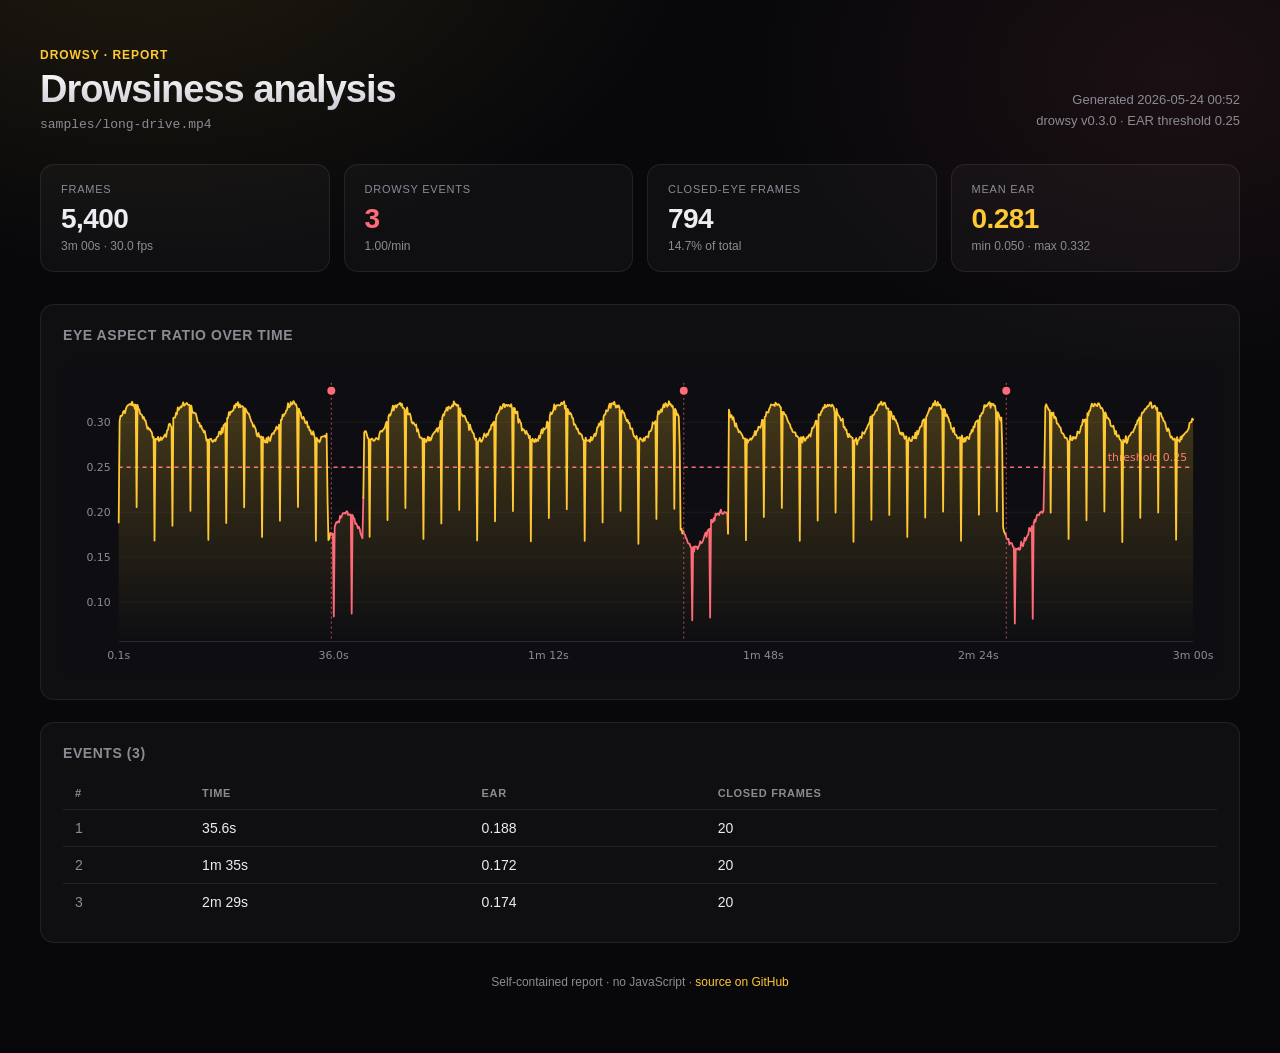
==== scripts/sample-report/report.html @ 22cdfa46 "feat(report): self-contained HTML dashboard for analyze runs 'drowsy analyze' now emits report.html " ====
<!doctype html>
<html lang="en">
<head>
<meta charset="utf-8"/>
<meta name="viewport" content="width=device-width,initial-scale=1"/>
<title>Drowsiness Report · samples/long-drive.mp4</title>
<style>
:root {
  --bg: #08080b;
  --surface: rgba(255,255,255,0.03);
  --border: rgba(255,255,255,0.08);
  --border-strong: rgba(255,255,255,0.14);
  --text: #ececf1;
  --muted: #8b8b94;
  --accent: #ffc933;
  --danger: #ff6b78;
  --radius: 14px;
}
* { box-sizing: border-box; }
html, body {
  margin: 0; padding: 0;
  background: var(--bg);
  color: var(--text);
  font-family: -apple-system, BlinkMacSystemFont, "Inter", "Segoe UI", Roboto, sans-serif;
  -webkit-font-smoothing: antialiased;
}
body {
  background:
    radial-gradient(900px 600px at 12% -10%, rgba(255,201,51,0.10), transparent 60%),
    radial-gradient(700px 500px at 92% 8%, rgba(255,107,120,0.08), transparent 60%),
    var(--bg);
  background-attachment: fixed;
  min-height: 100vh;
  padding: 48px 24px 64px;
}
.wrap { max-width: 1200px; margin: 0 auto; }
header { display: flex; justify-content: space-between; align-items: flex-end; gap: 24px; margin-bottom: 32px; flex-wrap: wrap; }
.brand { font-size: 12px; letter-spacing: 0.08em; color: var(--accent); text-transform: uppercase; font-weight: 600; margin-bottom: 6px; }
h1 {
  font-size: clamp(26px, 3.6vw, 38px);
  letter-spacing: -0.025em;
  margin: 0;
  background: linear-gradient(180deg, #fff 0%, #c8c8d0 100%);
  -webkit-background-clip: text; background-clip: text; color: transparent;
}
.source { color: var(--muted); font-family: ui-monospace,SFMono-Regular,Menlo,Consolas,monospace; font-size: 13px; margin-top: 6px; word-break: break-all; }
.meta { text-align: right; color: var(--muted); font-size: 13px; line-height: 1.6; }
.stats {
  display: grid; grid-template-columns: repeat(4, 1fr); gap: 14px;
  margin-bottom: 32px;
}
@media (max-width: 760px) { .stats { grid-template-columns: repeat(2, 1fr); } }
.stat {
  background: var(--surface);
  border: 1px solid var(--border);
  border-radius: var(--radius);
  padding: 18px 20px;
  transition: border-color 180ms ease;
}
.stat:hover { border-color: var(--border-strong); }
.stat .label { font-size: 11px; letter-spacing: 0.07em; text-transform: uppercase; color: var(--muted); margin-bottom: 8px; }
.stat .value { font-size: 28px; font-weight: 700; letter-spacing: -0.02em; }
.stat .value.danger { color: var(--danger); }
.stat .value.accent { color: var(--accent); }
.stat .sub { font-size: 12px; color: var(--muted); margin-top: 4px; }
.card {
  background: var(--surface);
  border: 1px solid var(--border);
  border-radius: var(--radius);
  padding: 22px;
  margin-bottom: 22px;
}
.card h2 { margin: 0 0 16px; font-size: 14px; letter-spacing: 0.04em; text-transform: uppercase; color: var(--muted); font-weight: 600; }
.chart-wrap { width: 100%; overflow-x: auto; }
.chart-wrap svg { display: block; width: 100%; height: auto; min-width: 760px; }
.events { width: 100%; border-collapse: collapse; font-size: 14px; }
.events th, .events td { padding: 10px 12px; text-align: left; }
.events th { font-size: 11px; letter-spacing: 0.06em; text-transform: uppercase; color: var(--muted); border-bottom: 1px solid var(--border); }
.events tbody tr { border-bottom: 1px solid var(--border); }
.events tbody tr:last-child { border-bottom: none; }
.events td.n { color: var(--muted); font-variant-numeric: tabular-nums; }
.empty { color: var(--muted); padding: 14px 0; font-size: 14px; }
footer { margin-top: 32px; text-align: center; color: var(--muted); font-size: 12px; }
footer a { color: var(--accent); text-decoration: none; }
</style>
</head>
<body>
<div class="wrap">
  <header>
    <div>
      <div class="brand">Drowsy · Report</div>
      <h1>Drowsiness analysis</h1>
      <div class="source">samples/long-drive.mp4</div>
    </div>
    <div class="meta">
      Generated 2026-05-24 00:52<br/>
      drowsy v0.3.0 · EAR threshold 0.25
    </div>
  </header>

  <div class="stats">
    <div class="stat">
      <div class="label">Frames</div>
      <div class="value">5,400</div>
      <div class="sub">3m 00s · 30.0 fps</div>
    </div>
    <div class="stat">
      <div class="label">Drowsy events</div>
      <div class="value danger">3</div>
      <div class="sub">1.00/min</div>
    </div>
    <div class="stat">
      <div class="label">Closed-eye frames</div>
      <div class="value">794</div>
      <div class="sub">14.7% of total</div>
    </div>
    <div class="stat">
      <div class="label">Mean EAR</div>
      <div class="value accent">0.281</div>
      <div class="sub">min 0.050 · max 0.332</div>
    </div>
  </div>

  <div class="card">
    <h2>Eye aspect ratio over time</h2>
    <div class="chart-wrap"><svg viewBox="0 0 1160 320" xmlns="http://www.w3.org/2000/svg" role="img" aria-label="Eye aspect ratio over time"><defs><linearGradient id="ear-fill" x1="0" x2="0" y1="0" y2="1"><stop offset="0%" stop-color="#ffc933" stop-opacity="0.28"/><stop offset="100%" stop-color="#ffc933" stop-opacity="0"/></linearGradient></defs><rect width="1160" height="320" fill="#0e0e12" rx="14"/><line x1="56" x2="1136" y1="244.4" y2="244.4" stroke="rgba(255,255,255,0.05)"/><text x="48" y="248.4" fill="#8b8b94" font-family="ui-sans-serif,system-ui" font-size="11" text-anchor="end">0.10</text><line x1="56" x2="1136" y1="199.2" y2="199.2" stroke="rgba(255,255,255,0.05)"/><text x="48" y="203.2" fill="#8b8b94" font-family="ui-sans-serif,system-ui" font-size="11" text-anchor="end">0.15</text><line x1="56" x2="1136" y1="154.0" y2="154.0" stroke="rgba(255,255,255,0.05)"/><text x="48" y="158.0" fill="#8b8b94" font-family="ui-sans-serif,system-ui" font-size="11" text-anchor="end">0.20</text><line x1="56" x2="1136" y1="108.8" y2="108.8" stroke="rgba(255,255,255,0.05)"/><text x="48" y="112.8" fill="#8b8b94" font-family="ui-sans-serif,system-ui" font-size="11" text-anchor="end">0.25</text><line x1="56" x2="1136" y1="63.6" y2="63.6" stroke="rgba(255,255,255,0.05)"/><text x="48" y="67.6" fill="#8b8b94" font-family="ui-sans-serif,system-ui" font-size="11" text-anchor="end">0.30</text><line x1="56" x2="1136" y1="108.8" y2="108.8" stroke="#ff6b78" stroke-dasharray="4 4" stroke-width="1.4"/><text x="1130" y="102.8" fill="#ff6b78" font-family="ui-sans-serif,system-ui" font-size="11" text-anchor="end">threshold 0.25</text><path d="M 56.0,284.0 L 56.0,164.4 L 56.9,62.4 L 57.8,57.2 L 58.7,57.4 L 59.6,56.5 L 60.5,53.1 L 61.4,52.0 L 62.3,54.5 L 63.2,50.4 L 64.1,47.7 L 65.0,46.8 L 65.9,45.8 L 66.8,45.9 L 67.7,44.9 L 68.6,46.4 L 69.5,43.0 L 70.4,46.9 L 71.3,45.8 L 72.2,50.1 L 73.1,45.9 L 74.0,148.9 L 74.9,46.2 L 75.8,49.9 L 76.7,50.9 L 77.6,55.1 L 78.5,55.5 L 79.4,56.4 L 80.3,59.7 L 81.2,58.2 L 82.1,61.6 L 83.0,61.8 L 83.9,66.1 L 84.8,70.2 L 85.7,68.9 L 86.6,71.0 L 87.5,70.6 L 88.4,72.7 L 89.3,73.8 L 90.2,79.1 L 91.1,78.4 L 92.0,182.5 L 92.9,80.4 L 93.8,80.4 L 94.7,80.9 L 95.6,78.3 L 96.5,82.4 L 97.4,81.5 L 98.3,78.7 L 99.2,81.3 L 100.1,79.6 L 101.0,78.9 L 101.9,77.0 L 102.8,75.8 L 103.7,78.4 L 104.6,71.9 L 105.5,71.3 L 106.4,65.8 L 107.3,65.0 L 108.2,67.0 L 109.1,68.7 L 110.0,167.7 L 110.9,59.1 L 111.8,58.9 L 112.7,59.0 L 113.6,54.1 L 114.5,55.6 L 115.4,48.7 L 116.4,51.1 L 117.3,49.6 L 118.2,47.7 L 119.1,48.5 L 120.0,46.4 L 120.9,43.6 L 121.8,46.9 L 122.7,45.7 L 123.6,45.0 L 124.5,44.3 L 125.4,45.8 L 126.3,46.1 L 127.2,46.1 L 128.1,152.6 L 129.0,46.9 L 129.9,52.7 L 130.8,54.2 L 131.7,53.8 L 132.6,54.7 L 133.5,54.7 L 134.4,58.4 L 135.3,62.9 L 136.2,64.2 L 137.1,64.2 L 138.0,68.3 L 138.9,67.1 L 139.8,70.3 L 140.7,71.3 L 141.6,73.8 L 142.5,72.4 L 143.4,77.1 L 144.3,82.2 L 145.2,80.8 L 146.1,181.8 L 147.0,80.7 L 147.9,80.7 L 148.8,80.1 L 149.7,82.4 L 150.6,83.4 L 151.5,82.4 L 152.4,81.0 L 153.3,82.5 L 154.2,79.6 L 155.1,78.0 L 156.0,77.8 L 156.9,73.3 L 157.8,73.0 L 158.7,75.8 L 159.6,69.6 L 160.5,74.1 L 161.4,66.5 L 162.3,66.5 L 163.2,64.4 L 164.1,164.9 L 165.0,59.4 L 165.9,59.4 L 166.8,53.4 L 167.7,56.1 L 168.6,53.0 L 169.5,53.2 L 170.4,52.2 L 171.3,51.4 L 172.2,46.7 L 173.1,48.9 L 174.0,45.0 L 174.9,46.4 L 175.8,43.4 L 176.7,48.7 L 177.6,45.6 L 178.5,48.3 L 179.4,47.6 L 180.3,47.3 L 181.2,48.3 L 182.1,149.1 L 183.0,49.5 L 183.9,50.5 L 184.8,53.0 L 185.7,54.5 L 186.6,54.7 L 187.5,57.0 L 188.4,60.1 L 189.3,62.8 L 190.2,64.0 L 191.1,68.0 L 192.0,66.6 L 192.9,68.7 L 193.8,70.9 L 194.7,76.2 L 195.6,77.9 L 196.5,74.4 L 197.4,77.8 L 198.3,79.0 L 199.2,77.8 L 200.1,178.8 L 201.0,78.4 L 201.9,81.3 L 202.8,83.4 L 203.7,83.9 L 204.6,79.5 L 205.5,84.0 L 206.4,78.4 L 207.3,80.3 L 208.2,82.4 L 209.1,78.1 L 210.0,75.4 L 210.9,74.6 L 211.8,75.3 L 212.7,71.9 L 213.6,71.9 L 214.5,68.1 L 215.4,69.8 L 216.3,70.2 L 217.2,65.9 L 218.1,162.5 L 219.0,61.1 L 219.9,61.1 L 220.8,55.9 L 221.7,57.4 L 222.6,55.2 L 223.5,54.8 L 224.4,51.7 L 225.3,51.0 L 226.2,44.5 L 227.1,48.6 L 228.0,47.9 L 228.9,43.3 L 229.8,45.9 L 230.7,45.1 L 231.6,42.3 L 232.5,43.8 L 233.4,45.5 L 234.3,45.7 L 235.2,48.9 L 236.2,148.7 L 237.1,49.8 L 238.0,53.2 L 238.9,53.9 L 239.8,58.7 L 240.7,60.0 L 241.6,58.2 L 242.5,60.3 L 243.4,64.1 L 244.3,64.7 L 245.2,62.8 L 246.1,68.8 L 247.0,67.7 L 247.9,72.0 L 248.8,71.6 L 249.7,75.6 L 250.6,75.9 L 251.5,72.7 L 252.4,76.3 L 253.3,80.2 L 254.2,182.8 L 255.1,79.2 L 256.0,82.3 L 256.9,81.5 L 257.8,83.7 L 258.7,81.5 L 259.6,78.2 L 260.5,78.2 L 261.4,77.7 L 262.3,77.8 L 263.2,77.1 L 264.1,78.6 L 265.0,75.1 L 265.9,141.1 L 266.8,182.0 L 267.7,180.4 L 268.6,175.1 L 269.5,176.9 L 270.4,175.3 L 271.3,175.8 L 272.2,258.8 L 273.1,169.2 L 274.0,165.8 L 274.9,163.9 L 275.8,164.5 L 276.7,163.0 L 277.6,164.1 L 278.5,157.6 L 279.4,159.6 L 280.3,157.6 L 281.2,155.0 L 282.1,155.2 L 283.0,154.6 L 283.9,155.4 L 284.8,153.3 L 285.7,153.3 L 286.6,156.8 L 287.5,156.1 L 288.4,156.8 L 289.3,156.2 L 290.2,255.9 L 291.1,156.7 L 292.0,160.0 L 292.9,160.2 L 293.8,165.8 L 294.7,165.1 L 295.6,167.2 L 296.5,170.2 L 297.4,168.6 L 298.3,171.0 L 299.2,175.7 L 300.1,177.9 L 301.0,180.2 L 301.9,139.6 L 302.8,73.8 L 303.7,72.5 L 304.6,73.0 L 305.5,76.1 L 306.4,79.6 L 307.3,80.0 L 308.2,178.7 L 309.1,81.0 L 310.0,80.5 L 310.9,80.1 L 311.8,82.1 L 312.7,82.3 L 313.6,81.3 L 314.5,79.5 L 315.4,79.6 L 316.3,80.5 L 317.2,81.0 L 318.1,75.1 L 319.0,72.6 L 319.9,72.2 L 320.8,73.1 L 321.7,71.2 L 322.6,70.3 L 323.5,68.8 L 324.4,65.5 L 325.3,63.1 L 326.2,161.9 L 327.1,58.2 L 328.0,55.7 L 328.9,56.9 L 329.8,54.3 L 330.7,51.4 L 331.6,46.8 L 332.5,51.5 L 333.4,47.4 L 334.3,46.6 L 335.2,48.6 L 336.1,46.3 L 337.0,45.8 L 337.9,45.1 L 338.8,44.2 L 339.7,46.7 L 340.6,45.0 L 341.5,49.1 L 342.4,49.2 L 343.3,50.9 L 344.2,149.8 L 345.1,51.2 L 346.0,48.8 L 346.9,55.9 L 347.8,55.2 L 348.7,54.7 L 349.6,58.1 L 350.5,63.4 L 351.4,64.9 L 352.3,63.7 L 353.2,65.5 L 354.1,67.0 L 355.0,65.9 L 355.9,73.0 L 356.9,70.8 L 357.8,75.3 L 358.7,78.9 L 359.6,78.7 L 360.5,80.1 L 361.4,79.8 L 362.3,180.9 L 363.2,80.0 L 364.1,81.0 L 365.0,83.5 L 365.9,81.8 L 366.8,78.1 L 367.7,82.1 L 368.6,78.9 L 369.5,81.8 L 370.4,79.7 L 371.3,76.4 L 372.2,75.3 L 373.1,73.9 L 374.0,73.1 L 374.9,71.8 L 375.8,69.8 L 376.7,73.1 L 377.6,68.9 L 378.5,69.1 L 379.4,62.2 L 380.3,165.3 L 381.2,59.1 L 382.1,55.7 L 383.0,56.8 L 383.9,53.0 L 384.8,51.7 L 385.7,48.8 L 386.6,51.8 L 387.5,47.9 L 388.4,48.7 L 389.3,49.9 L 390.2,48.6 L 391.1,46.5 L 392.0,47.6 L 392.9,42.6 L 393.8,45.6 L 394.7,45.0 L 395.6,47.0 L 396.5,46.1 L 397.4,46.6 L 398.3,151.7 L 399.2,49.4 L 400.1,56.0 L 401.0,55.7 L 401.9,57.7 L 402.8,56.9 L 403.7,57.1 L 404.6,59.4 L 405.5,61.9 L 406.4,63.8 L 407.3,64.0 L 408.2,71.4 L 409.1,65.9 L 410.0,70.1 L 410.9,71.7 L 411.8,74.2 L 412.7,74.6 L 413.6,79.1 L 414.5,81.3 L 415.4,80.2 L 416.3,182.4 L 417.2,83.0 L 418.1,81.9 L 419.0,79.4 L 419.9,83.0 L 420.8,83.0 L 421.7,81.1 L 422.6,78.3 L 423.5,74.9 L 424.4,76.9 L 425.3,78.4 L 426.2,75.0 L 427.1,76.4 L 428.0,73.2 L 428.9,70.8 L 429.8,70.9 L 430.7,66.0 L 431.6,66.7 L 432.5,63.9 L 433.4,62.9 L 434.3,163.1 L 435.2,60.3 L 436.1,55.9 L 437.0,55.1 L 437.9,53.5 L 438.8,51.5 L 439.7,47.8 L 440.6,50.1 L 441.5,49.6 L 442.4,45.5 L 443.3,45.2 L 444.2,48.4 L 445.1,46.2 L 446.0,46.1 L 446.9,47.2 L 447.8,46.2 L 448.7,46.8 L 449.6,47.9 L 450.5,45.5 L 451.4,49.9 L 452.3,152.9 L 453.2,49.2 L 454.1,49.5 L 455.0,54.7 L 455.9,53.2 L 456.8,53.0 L 457.7,64.1 L 458.6,60.6 L 459.5,62.9 L 460.4,64.5 L 461.3,71.9 L 462.2,70.3 L 463.1,70.9 L 464.0,72.5 L 464.9,75.2 L 465.8,72.3 L 466.7,75.1 L 467.6,75.9 L 468.5,79.8 L 469.4,77.4 L 470.3,183.3 L 471.2,81.1 L 472.1,80.2 L 473.0,82.2 L 473.9,83.6 L 474.8,80.3 L 475.7,82.9 L 476.7,80.9 L 477.6,82.3 L 478.5,77.2 L 479.4,79.4 L 480.3,74.3 L 481.2,70.9 L 482.1,74.6 L 483.0,69.6 L 483.9,70.8 L 484.8,69.8 L 485.7,69.2 L 486.6,62.9 L 487.5,64.2 L 488.4,159.9 L 489.3,57.5 L 490.2,53.7 L 491.1,55.5 L 492.0,53.9 L 492.9,51.4 L 493.8,45.7 L 494.7,50.8 L 495.6,47.2 L 496.5,46.3 L 497.4,46.6 L 498.3,46.4 L 499.2,46.5 L 500.1,46.3 L 501.0,43.9 L 501.9,45.2 L 502.8,44.1 L 503.7,42.6 L 504.6,50.1 L 505.5,46.8 L 506.4,150.9 L 507.3,50.2 L 508.2,52.6 L 509.1,55.4 L 510.0,54.2 L 510.9,55.5 L 511.8,59.0 L 512.7,59.5 L 513.6,66.1 L 514.5,65.6 L 515.4,67.1 L 516.3,70.5 L 517.2,69.7 L 518.1,73.1 L 519.0,75.2 L 519.9,74.7 L 520.8,75.8 L 521.7,77.0 L 522.6,81.1 L 523.5,81.6 L 524.4,182.7 L 525.3,79.0 L 526.2,82.3 L 527.1,81.9 L 528.0,82.2 L 528.9,81.3 L 529.8,83.3 L 530.7,78.3 L 531.6,81.6 L 532.5,80.1 L 533.4,77.6 L 534.3,75.2 L 535.2,77.4 L 536.1,74.2 L 537.0,68.9 L 537.9,68.5 L 538.8,64.9 L 539.7,66.7 L 540.6,62.6 L 541.5,62.4 L 542.4,164.3 L 543.3,58.4 L 544.2,55.9 L 545.1,55.9 L 546.0,51.5 L 546.9,52.6 L 547.8,52.1 L 548.7,47.4 L 549.6,44.9 L 550.5,49.2 L 551.4,44.6 L 552.3,44.5 L 553.2,45.5 L 554.1,43.0 L 555.0,46.5 L 555.9,48.9 L 556.8,46.6 L 557.7,48.2 L 558.6,46.6 L 559.5,49.0 L 560.4,152.6 L 561.3,52.2 L 562.2,51.6 L 563.1,53.9 L 564.0,54.2 L 564.9,57.5 L 565.8,60.1 L 566.7,62.4 L 567.6,61.2 L 568.5,64.5 L 569.4,64.1 L 570.3,70.1 L 571.2,70.0 L 572.1,69.8 L 573.0,74.1 L 573.9,77.8 L 574.8,77.9 L 575.7,79.9 L 576.6,77.4 L 577.5,82.7 L 578.4,185.8 L 579.3,81.3 L 580.2,79.4 L 581.1,80.5 L 582.0,81.5 L 582.9,82.8 L 583.8,79.7 L 584.7,82.0 L 585.6,78.3 L 586.5,78.3 L 587.4,77.8 L 588.3,78.7 L 589.2,73.1 L 590.1,72.8 L 591.0,72.1 L 591.9,69.7 L 592.8,63.6 L 593.7,65.0 L 594.6,64.5 L 595.5,62.5 L 596.5,160.7 L 597.4,59.1 L 598.3,52.5 L 599.2,55.2 L 600.1,53.3 L 601.0,50.7 L 601.9,53.1 L 602.8,49.2 L 603.7,45.7 L 604.6,48.5 L 605.5,44.3 L 606.4,45.6 L 607.3,48.0 L 608.2,46.8 L 609.1,42.5 L 610.0,45.7 L 610.9,45.4 L 611.8,47.7 L 612.7,46.9 L 613.6,50.5 L 614.5,150.6 L 615.4,50.1 L 616.3,52.3 L 617.2,56.3 L 618.1,55.6 L 619.0,58.4 L 619.9,87.3 L 620.8,171.6 L 621.7,170.8 L 622.6,175.4 L 623.5,173.0 L 624.4,176.2 L 625.3,176.7 L 626.2,180.0 L 627.1,181.1 L 628.0,184.6 L 628.9,185.6 L 629.8,185.6 L 630.7,188.5 L 631.6,190.1 L 632.5,262.7 L 633.4,188.8 L 634.3,193.7 L 635.2,188.4 L 636.1,188.6 L 637.0,188.5 L 637.9,191.1 L 638.8,188.6 L 639.7,187.0 L 640.6,183.2 L 641.5,185.2 L 642.4,184.7 L 643.3,182.5 L 644.2,179.6 L 645.1,176.6 L 646.0,174.6 L 646.9,178.8 L 647.8,173.0 L 648.7,171.7 L 649.6,170.7 L 650.5,259.9 L 651.4,161.7 L 652.3,162.2 L 653.2,164.1 L 654.1,160.0 L 655.0,162.5 L 655.9,155.4 L 656.8,156.8 L 657.7,155.5 L 658.6,155.3 L 659.5,157.0 L 660.4,154.0 L 661.3,151.4 L 662.2,154.8 L 663.1,155.7 L 664.0,155.5 L 664.9,153.7 L 665.8,154.4 L 666.7,154.2 L 667.6,155.5 L 668.5,175.4 L 669.4,50.9 L 670.3,55.2 L 671.2,58.5 L 672.1,56.5 L 673.0,60.8 L 673.9,58.6 L 674.8,63.3 L 675.7,68.0 L 676.6,64.8 L 677.5,68.6 L 678.4,70.7 L 679.3,73.5 L 680.2,72.6 L 681.1,73.9 L 682.0,75.3 L 682.9,76.9 L 683.8,79.8 L 684.7,80.1 L 685.6,79.9 L 686.5,182.1 L 687.4,80.5 L 688.3,84.2 L 689.2,82.0 L 690.1,81.2 L 691.0,79.9 L 691.9,81.2 L 692.8,79.7 L 693.7,77.7 L 694.6,77.1 L 695.5,72.5 L 696.4,76.5 L 697.3,72.2 L 698.2,72.0 L 699.1,68.0 L 700.0,68.5 L 700.9,69.2 L 701.8,66.9 L 702.7,61.3 L 703.6,61.3 L 704.5,158.8 L 705.4,58.4 L 706.3,57.8 L 707.2,53.1 L 708.1,54.0 L 709.0,53.7 L 709.9,50.3 L 710.8,48.3 L 711.7,45.7 L 712.6,46.2 L 713.5,46.2 L 714.4,45.9 L 715.3,47.4 L 716.3,43.8 L 717.2,45.4 L 718.1,46.3 L 719.0,45.4 L 719.9,46.0 L 720.8,48.0 L 721.7,48.9 L 722.6,149.7 L 723.5,53.1 L 724.4,53.3 L 725.3,55.7 L 726.2,55.9 L 727.1,57.9 L 728.0,60.7 L 728.9,62.6 L 729.8,64.6 L 730.7,65.6 L 731.6,69.4 L 732.5,70.3 L 733.4,73.2 L 734.3,73.5 L 735.2,73.8 L 736.1,73.7 L 737.0,77.6 L 737.9,77.3 L 738.8,78.6 L 739.7,79.6 L 740.6,182.7 L 741.5,78.8 L 742.4,78.8 L 743.3,84.0 L 744.2,78.0 L 745.1,80.5 L 746.0,82.2 L 746.9,80.1 L 747.8,78.5 L 748.7,79.2 L 749.6,76.6 L 750.5,75.8 L 751.4,77.9 L 752.3,73.2 L 753.2,69.0 L 754.1,69.2 L 755.0,67.7 L 755.9,65.0 L 756.8,61.9 L 757.7,62.4 L 758.6,162.4 L 759.5,55.4 L 760.4,56.6 L 761.3,56.3 L 762.2,52.8 L 763.1,52.1 L 764.0,49.0 L 764.9,49.4 L 765.8,46.0 L 766.7,48.3 L 767.6,48.0 L 768.5,45.9 L 769.4,47.2 L 770.3,45.9 L 771.2,46.7 L 772.1,47.7 L 773.0,45.9 L 773.9,46.9 L 774.8,48.7 L 775.7,53.9 L 776.6,154.4 L 777.5,50.1 L 778.4,54.4 L 779.3,56.7 L 780.2,57.5 L 781.1,59.2 L 782.0,62.0 L 782.9,61.6 L 783.8,60.0 L 784.7,68.8 L 785.6,68.2 L 786.5,71.2 L 787.4,70.7 L 788.3,75.5 L 789.2,78.6 L 790.1,75.2 L 791.0,77.9 L 791.9,77.9 L 792.8,79.1 L 793.7,79.3 L 794.6,183.7 L 795.5,81.6 L 796.4,82.1 L 797.3,79.5 L 798.2,86.1 L 799.1,81.6 L 800.0,81.1 L 800.9,78.5 L 801.8,78.2 L 802.7,79.4 L 803.6,73.5 L 804.5,74.7 L 805.4,75.2 L 806.3,73.1 L 807.2,70.8 L 808.1,69.3 L 809.0,66.8 L 809.9,65.3 L 810.8,63.6 L 811.7,57.9 L 812.6,161.6 L 813.5,56.4 L 814.4,56.8 L 815.3,55.8 L 816.2,53.4 L 817.1,51.6 L 818.0,51.8 L 818.9,48.5 L 819.8,45.6 L 820.7,46.2 L 821.6,44.5 L 822.5,42.8 L 823.4,46.2 L 824.3,46.2 L 825.2,43.9 L 826.1,44.1 L 827.0,46.7 L 827.9,49.9 L 828.8,49.5 L 829.7,49.9 L 830.6,156.7 L 831.5,52.6 L 832.4,53.1 L 833.3,57.0 L 834.2,60.5 L 835.1,57.3 L 836.1,61.2 L 837.0,61.0 L 837.9,63.8 L 838.8,65.3 L 839.7,68.9 L 840.6,72.4 L 841.5,75.4 L 842.4,74.0 L 843.3,76.2 L 844.2,74.3 L 845.1,76.8 L 846.0,80.2 L 846.9,78.3 L 847.8,77.8 L 848.7,178.9 L 849.6,81.8 L 850.5,79.1 L 851.4,81.6 L 852.3,82.6 L 853.2,82.2 L 854.1,77.9 L 855.0,79.2 L 855.9,79.7 L 856.8,74.1 L 857.7,79.7 L 858.6,72.2 L 859.5,75.8 L 860.4,72.4 L 861.3,69.0 L 862.2,67.6 L 863.1,67.8 L 864.0,62.3 L 864.9,61.0 L 865.8,60.6 L 866.7,159.4 L 867.6,58.6 L 868.5,56.8 L 869.4,54.5 L 870.3,52.4 L 871.2,49.1 L 872.1,50.6 L 873.0,49.2 L 873.9,47.6 L 874.8,44.6 L 875.7,46.4 L 876.6,42.1 L 877.5,46.4 L 878.4,46.8 L 879.3,43.2 L 880.2,46.6 L 881.1,45.6 L 882.0,46.7 L 882.9,50.6 L 883.8,50.5 L 884.7,153.3 L 885.6,50.2 L 886.5,51.0 L 887.4,57.3 L 888.3,55.6 L 889.2,58.0 L 890.1,59.6 L 891.0,63.5 L 891.9,64.1 L 892.8,70.0 L 893.7,69.8 L 894.6,73.3 L 895.5,68.9 L 896.4,75.6 L 897.3,76.1 L 898.2,76.9 L 899.1,79.9 L 900.0,79.6 L 900.9,78.7 L 901.8,78.5 L 902.7,182.8 L 903.6,76.8 L 904.5,80.4 L 905.4,83.4 L 906.3,79.5 L 907.2,82.7 L 908.1,78.5 L 909.0,78.3 L 909.9,79.8 L 910.8,80.4 L 911.7,75.2 L 912.6,74.8 L 913.5,71.2 L 914.4,72.9 L 915.3,67.7 L 916.2,68.7 L 917.1,64.1 L 918.0,62.7 L 918.9,62.1 L 919.8,61.4 L 920.7,156.5 L 921.6,57.2 L 922.5,57.5 L 923.4,54.5 L 924.3,54.7 L 925.2,52.1 L 926.1,46.4 L 927.0,48.2 L 927.9,46.3 L 928.8,47.2 L 929.7,45.7 L 930.6,44.0 L 931.5,43.4 L 932.4,49.0 L 933.3,44.8 L 934.2,46.1 L 935.1,45.1 L 936.0,47.0 L 936.9,46.9 L 937.8,53.0 L 938.7,153.2 L 939.6,53.5 L 940.5,55.4 L 941.4,58.1 L 942.3,61.9 L 943.2,58.9 L 944.1,87.3 L 945.0,169.2 L 945.9,173.3 L 946.8,175.3 L 947.7,177.2 L 948.6,180.5 L 949.5,181.4 L 950.4,180.8 L 951.3,186.5 L 952.2,184.7 L 953.1,185.0 L 954.0,185.5 L 954.9,188.7 L 955.8,189.7 L 956.8,265.9 L 957.7,190.7 L 958.6,191.2 L 959.5,191.3 L 960.4,189.9 L 961.3,191.9 L 962.2,191.2 L 963.1,183.7 L 964.0,186.8 L 964.9,188.3 L 965.8,184.8 L 966.7,179.7 L 967.6,182.5 L 968.5,180.0 L 969.4,177.6 L 970.3,176.6 L 971.2,169.9 L 972.1,170.4 L 973.0,173.0 L 973.9,168.1 L 974.8,261.2 L 975.7,165.4 L 976.6,161.8 L 977.5,163.7 L 978.4,159.5 L 979.3,156.4 L 980.2,156.6 L 981.1,157.0 L 982.0,154.2 L 982.9,154.4 L 983.8,153.2 L 984.7,154.5 L 985.6,152.7 L 986.5,109.4 L 987.4,48.2 L 988.3,45.5 L 989.2,47.6 L 990.1,49.5 L 991.0,51.4 L 991.9,51.3 L 992.8,154.5 L 993.7,53.9 L 994.6,56.6 L 995.5,53.8 L 996.4,59.5 L 997.3,58.0 L 998.2,59.8 L 999.1,65.0 L 1000.0,65.1 L 1000.9,66.6 L 1001.8,68.4 L 1002.7,68.9 L 1003.6,73.3 L 1004.5,74.8 L 1005.4,75.1 L 1006.3,77.0 L 1007.2,79.4 L 1008.1,79.1 L 1009.0,79.7 L 1009.9,82.8 L 1010.8,180.9 L 1011.7,83.1 L 1012.6,77.0 L 1013.5,81.2 L 1014.4,81.6 L 1015.3,78.2 L 1016.2,80.0 L 1017.1,78.7 L 1018.0,80.0 L 1018.9,77.7 L 1019.8,72.9 L 1020.7,73.5 L 1021.6,74.7 L 1022.5,71.9 L 1023.4,67.3 L 1024.3,66.5 L 1025.2,60.9 L 1026.1,63.0 L 1027.0,61.3 L 1027.9,60.6 L 1028.8,162.2 L 1029.7,54.5 L 1030.6,56.8 L 1031.5,52.1 L 1032.4,52.1 L 1033.3,47.9 L 1034.2,44.8 L 1035.1,47.3 L 1036.0,47.6 L 1036.9,44.9 L 1037.8,45.6 L 1038.7,46.9 L 1039.6,47.3 L 1040.5,44.5 L 1041.4,44.9 L 1042.3,47.2 L 1043.2,49.5 L 1044.1,48.9 L 1045.0,50.5 L 1045.9,53.8 L 1046.8,153.3 L 1047.7,53.6 L 1048.6,55.9 L 1049.5,59.2 L 1050.4,59.1 L 1051.3,60.7 L 1052.2,61.7 L 1053.1,67.0 L 1054.0,67.8 L 1054.9,68.0 L 1055.8,67.1 L 1056.7,71.3 L 1057.6,75.7 L 1058.5,72.4 L 1059.4,77.8 L 1060.3,77.9 L 1061.2,76.7 L 1062.1,80.5 L 1063.0,81.3 L 1063.9,83.3 L 1064.8,184.0 L 1065.7,81.3 L 1066.6,83.8 L 1067.5,83.2 L 1068.4,77.5 L 1069.3,84.7 L 1070.2,82.3 L 1071.1,78.2 L 1072.0,77.1 L 1072.9,76.4 L 1073.8,74.3 L 1074.7,73.6 L 1075.6,73.6 L 1076.6,70.6 L 1077.5,69.2 L 1078.4,66.0 L 1079.3,65.7 L 1080.2,61.4 L 1081.1,61.3 L 1082.0,58.7 L 1082.9,159.6 L 1083.8,57.8 L 1084.7,53.8 L 1085.6,53.9 L 1086.5,52.8 L 1087.4,50.3 L 1088.3,50.5 L 1089.2,49.3 L 1090.1,47.5 L 1091.0,47.5 L 1091.9,45.8 L 1092.8,43.7 L 1093.7,43.7 L 1094.6,49.2 L 1095.5,49.1 L 1096.4,47.3 L 1097.3,46.8 L 1098.2,47.9 L 1099.1,51.1 L 1100.0,49.3 L 1100.9,154.4 L 1101.8,53.7 L 1102.7,54.7 L 1103.6,54.5 L 1104.5,58.0 L 1105.4,59.2 L 1106.3,62.3 L 1107.2,62.7 L 1108.1,65.0 L 1109.0,69.4 L 1109.9,72.4 L 1110.8,69.7 L 1111.7,71.3 L 1112.6,75.8 L 1113.5,78.9 L 1114.4,77.9 L 1115.3,80.3 L 1116.2,81.2 L 1117.1,79.8 L 1118.0,80.7 L 1118.9,181.6 L 1119.8,78.5 L 1120.7,82.0 L 1121.6,81.9 L 1122.5,83.2 L 1123.4,78.3 L 1124.3,80.8 L 1125.2,76.9 L 1126.1,77.2 L 1127.0,75.5 L 1127.9,74.7 L 1128.8,73.4 L 1129.7,73.3 L 1130.6,71.5 L 1131.5,69.9 L 1132.4,64.3 L 1133.3,63.7 L 1134.2,63.5 L 1135.1,60.0 L 1136.0,61.0 L 1136.0,284.0 Z" fill="url(#ear-fill)" opacity="0.8"/><path d="M 56.0,164.4 L 56.9,62.4 L 57.8,57.2 L 58.7,57.4 L 59.6,56.5 L 60.5,53.1 L 61.4,52.0 L 62.3,54.5 L 63.2,50.4 L 64.1,47.7 L 65.0,46.8 L 65.9,45.8 L 66.8,45.9 L 67.7,44.9 L 68.6,46.4 L 69.5,43.0 L 70.4,46.9 L 71.3,45.8 L 72.2,50.1 L 73.1,45.9 L 74.0,148.9 L 74.9,46.2 L 75.8,49.9 L 76.7,50.9 L 77.6,55.1 L 78.5,55.5 L 79.4,56.4 L 80.3,59.7 L 81.2,58.2 L 82.1,61.6 L 83.0,61.8 L 83.9,66.1 L 84.8,70.2 L 85.7,68.9 L 86.6,71.0 L 87.5,70.6 L 88.4,72.7 L 89.3,73.8 L 90.2,79.1 L 91.1,78.4 L 92.0,182.5 L 92.9,80.4 L 93.8,80.4 L 94.7,80.9 L 95.6,78.3 L 96.5,82.4 L 97.4,81.5 L 98.3,78.7 L 99.2,81.3 L 100.1,79.6 L 101.0,78.9 L 101.9,77.0 L 102.8,75.8 L 103.7,78.4 L 104.6,71.9 L 105.5,71.3 L 106.4,65.8 L 107.3,65.0 L 108.2,67.0 L 109.1,68.7 L 110.0,167.7 L 110.9,59.1 L 111.8,58.9 L 112.7,59.0 L 113.6,54.1 L 114.5,55.6 L 115.4,48.7 L 116.4,51.1 L 117.3,49.6 L 118.2,47.7 L 119.1,48.5 L 120.0,46.4 L 120.9,43.6 L 121.8,46.9 L 122.7,45.7 L 123.6,45.0 L 124.5,44.3 L 125.4,45.8 L 126.3,46.1 L 127.2,46.1 L 128.1,152.6 L 129.0,46.9 L 129.9,52.7 L 130.8,54.2 L 131.7,53.8 L 132.6,54.7 L 133.5,54.7 L 134.4,58.4 L 135.3,62.9 L 136.2,64.2 L 137.1,64.2 L 138.0,68.3 L 138.9,67.1 L 139.8,70.3 L 140.7,71.3 L 141.6,73.8 L 142.5,72.4 L 143.4,77.1 L 144.3,82.2 L 145.2,80.8 L 146.1,181.8 L 147.0,80.7 L 147.9,80.7 L 148.8,80.1 L 149.7,82.4 L 150.6,83.4 L 151.5,82.4 L 152.4,81.0 L 153.3,82.5 L 154.2,79.6 L 155.1,78.0 L 156.0,77.8 L 156.9,73.3 L 157.8,73.0 L 158.7,75.8 L 159.6,69.6 L 160.5,74.1 L 161.4,66.5 L 162.3,66.5 L 163.2,64.4 L 164.1,164.9 L 165.0,59.4 L 165.9,59.4 L 166.8,53.4 L 167.7,56.1 L 168.6,53.0 L 169.5,53.2 L 170.4,52.2 L 171.3,51.4 L 172.2,46.7 L 173.1,48.9 L 174.0,45.0 L 174.9,46.4 L 175.8,43.4 L 176.7,48.7 L 177.6,45.6 L 178.5,48.3 L 179.4,47.6 L 180.3,47.3 L 181.2,48.3 L 182.1,149.1 L 183.0,49.5 L 183.9,50.5 L 184.8,53.0 L 185.7,54.5 L 186.6,54.7 L 187.5,57.0 L 188.4,60.1 L 189.3,62.8 L 190.2,64.0 L 191.1,68.0 L 192.0,66.6 L 192.9,68.7 L 193.8,70.9 L 194.7,76.2 L 195.6,77.9 L 196.5,74.4 L 197.4,77.8 L 198.3,79.0 L 199.2,77.8 L 200.1,178.8 L 201.0,78.4 L 201.9,81.3 L 202.8,83.4 L 203.7,83.9 L 204.6,79.5 L 205.5,84.0 L 206.4,78.4 L 207.3,80.3 L 208.2,82.4 L 209.1,78.1 L 210.0,75.4 L 210.9,74.6 L 211.8,75.3 L 212.7,71.9 L 213.6,71.9 L 214.5,68.1 L 215.4,69.8 L 216.3,70.2 L 217.2,65.9 L 218.1,162.5 L 219.0,61.1 L 219.9,61.1 L 220.8,55.9 L 221.7,57.4 L 222.6,55.2 L 223.5,54.8 L 224.4,51.7 L 225.3,51.0 L 226.2,44.5 L 227.1,48.6 L 228.0,47.9 L 228.9,43.3 L 229.8,45.9 L 230.7,45.1 L 231.6,42.3 L 232.5,43.8 L 233.4,45.5 L 234.3,45.7 L 235.2,48.9 L 236.2,148.7 L 237.1,49.8 L 238.0,53.2 L 238.9,53.9 L 239.8,58.7 L 240.7,60.0 L 241.6,58.2 L 242.5,60.3 L 243.4,64.1 L 244.3,64.7 L 245.2,62.8 L 246.1,68.8 L 247.0,67.7 L 247.9,72.0 L 248.8,71.6 L 249.7,75.6 L 250.6,75.9 L 251.5,72.7 L 252.4,76.3 L 253.3,80.2 L 254.2,182.8 L 255.1,79.2 L 256.0,82.3 L 256.9,81.5 L 257.8,83.7 L 258.7,81.5 L 259.6,78.2 L 260.5,78.2 L 261.4,77.7 L 262.3,77.8 L 263.2,77.1 L 264.1,78.6 L 265.0,75.1 L 265.9,141.1 L 266.8,182.0 L 267.7,180.4 L 268.6,175.1" fill="none" stroke="#ffc933" stroke-width="1.8" stroke-linejoin="round" stroke-linecap="round"/><path d="M 268.6,175.1 L 269.5,176.9 L 270.4,175.3 L 271.3,175.8 L 272.2,258.8 L 273.1,169.2 L 274.0,165.8 L 274.9,163.9 L 275.8,164.5 L 276.7,163.0 L 277.6,164.1 L 278.5,157.6 L 279.4,159.6 L 280.3,157.6 L 281.2,155.0 L 282.1,155.2 L 283.0,154.6 L 283.9,155.4 L 284.8,153.3 L 285.7,153.3 L 286.6,156.8 L 287.5,156.1 L 288.4,156.8 L 289.3,156.2 L 290.2,255.9 L 291.1,156.7 L 292.0,160.0 L 292.9,160.2 L 293.8,165.8 L 294.7,165.1 L 295.6,167.2 L 296.5,170.2 L 297.4,168.6 L 298.3,171.0 L 299.2,175.7 L 300.1,177.9 L 301.0,180.2 L 301.9,139.6" fill="none" stroke="#ff6b78" stroke-width="1.8" stroke-linejoin="round" stroke-linecap="round"/><path d="M 301.9,139.6 L 302.8,73.8 L 303.7,72.5 L 304.6,73.0 L 305.5,76.1 L 306.4,79.6 L 307.3,80.0 L 308.2,178.7 L 309.1,81.0 L 310.0,80.5 L 310.9,80.1 L 311.8,82.1 L 312.7,82.3 L 313.6,81.3 L 314.5,79.5 L 315.4,79.6 L 316.3,80.5 L 317.2,81.0 L 318.1,75.1 L 319.0,72.6 L 319.9,72.2 L 320.8,73.1 L 321.7,71.2 L 322.6,70.3 L 323.5,68.8 L 324.4,65.5 L 325.3,63.1 L 326.2,161.9 L 327.1,58.2 L 328.0,55.7 L 328.9,56.9 L 329.8,54.3 L 330.7,51.4 L 331.6,46.8 L 332.5,51.5 L 333.4,47.4 L 334.3,46.6 L 335.2,48.6 L 336.1,46.3 L 337.0,45.8 L 337.9,45.1 L 338.8,44.2 L 339.7,46.7 L 340.6,45.0 L 341.5,49.1 L 342.4,49.2 L 343.3,50.9 L 344.2,149.8 L 345.1,51.2 L 346.0,48.8 L 346.9,55.9 L 347.8,55.2 L 348.7,54.7 L 349.6,58.1 L 350.5,63.4 L 351.4,64.9 L 352.3,63.7 L 353.2,65.5 L 354.1,67.0 L 355.0,65.9 L 355.9,73.0 L 356.9,70.8 L 357.8,75.3 L 358.7,78.9 L 359.6,78.7 L 360.5,80.1 L 361.4,79.8 L 362.3,180.9 L 363.2,80.0 L 364.1,81.0 L 365.0,83.5 L 365.9,81.8 L 366.8,78.1 L 367.7,82.1 L 368.6,78.9 L 369.5,81.8 L 370.4,79.7 L 371.3,76.4 L 372.2,75.3 L 373.1,73.9 L 374.0,73.1 L 374.9,71.8 L 375.8,69.8 L 376.7,73.1 L 377.6,68.9 L 378.5,69.1 L 379.4,62.2 L 380.3,165.3 L 381.2,59.1 L 382.1,55.7 L 383.0,56.8 L 383.9,53.0 L 384.8,51.7 L 385.7,48.8 L 386.6,51.8 L 387.5,47.9 L 388.4,48.7 L 389.3,49.9 L 390.2,48.6 L 391.1,46.5 L 392.0,47.6 L 392.9,42.6 L 393.8,45.6 L 394.7,45.0 L 395.6,47.0 L 396.5,46.1 L 397.4,46.6 L 398.3,151.7 L 399.2,49.4 L 400.1,56.0 L 401.0,55.7 L 401.9,57.7 L 402.8,56.9 L 403.7,57.1 L 404.6,59.4 L 405.5,61.9 L 406.4,63.8 L 407.3,64.0 L 408.2,71.4 L 409.1,65.9 L 410.0,70.1 L 410.9,71.7 L 411.8,74.2 L 412.7,74.6 L 413.6,79.1 L 414.5,81.3 L 415.4,80.2 L 416.3,182.4 L 417.2,83.0 L 418.1,81.9 L 419.0,79.4 L 419.9,83.0 L 420.8,83.0 L 421.7,81.1 L 422.6,78.3 L 423.5,74.9 L 424.4,76.9 L 425.3,78.4 L 426.2,75.0 L 427.1,76.4 L 428.0,73.2 L 428.9,70.8 L 429.8,70.9 L 430.7,66.0 L 431.6,66.7 L 432.5,63.9 L 433.4,62.9 L 434.3,163.1 L 435.2,60.3 L 436.1,55.9 L 437.0,55.1 L 437.9,53.5 L 438.8,51.5 L 439.7,47.8 L 440.6,50.1 L 441.5,49.6 L 442.4,45.5 L 443.3,45.2 L 444.2,48.4 L 445.1,46.2 L 446.0,46.1 L 446.9,47.2 L 447.8,46.2 L 448.7,46.8 L 449.6,47.9 L 450.5,45.5 L 451.4,49.9 L 452.3,152.9 L 453.2,49.2 L 454.1,49.5 L 455.0,54.7 L 455.9,53.2 L 456.8,53.0 L 457.7,64.1 L 458.6,60.6 L 459.5,62.9 L 460.4,64.5 L 461.3,71.9 L 462.2,70.3 L 463.1,70.9 L 464.0,72.5 L 464.9,75.2 L 465.8,72.3 L 466.7,75.1 L 467.6,75.9 L 468.5,79.8 L 469.4,77.4 L 470.3,183.3 L 471.2,81.1 L 472.1,80.2 L 473.0,82.2 L 473.9,83.6 L 474.8,80.3 L 475.7,82.9 L 476.7,80.9 L 477.6,82.3 L 478.5,77.2 L 479.4,79.4 L 480.3,74.3 L 481.2,70.9 L 482.1,74.6 L 483.0,69.6 L 483.9,70.8 L 484.8,69.8 L 485.7,69.2 L 486.6,62.9 L 487.5,64.2 L 488.4,159.9 L 489.3,57.5 L 490.2,53.7 L 491.1,55.5 L 492.0,53.9 L 492.9,51.4 L 493.8,45.7 L 494.7,50.8 L 495.6,47.2 L 496.5,46.3 L 497.4,46.6 L 498.3,46.4 L 499.2,46.5 L 500.1,46.3 L 501.0,43.9 L 501.9,45.2 L 502.8,44.1 L 503.7,42.6 L 504.6,50.1 L 505.5,46.8 L 506.4,150.9 L 507.3,50.2 L 508.2,52.6 L 509.1,55.4 L 510.0,54.2 L 510.9,55.5 L 511.8,59.0 L 512.7,59.5 L 513.6,66.1 L 514.5,65.6 L 515.4,67.1 L 516.3,70.5 L 517.2,69.7 L 518.1,73.1 L 519.0,75.2 L 519.9,74.7 L 520.8,75.8 L 521.7,77.0 L 522.6,81.1 L 523.5,81.6 L 524.4,182.7 L 525.3,79.0 L 526.2,82.3 L 527.1,81.9 L 528.0,82.2 L 528.9,81.3 L 529.8,83.3 L 530.7,78.3 L 531.6,81.6 L 532.5,80.1 L 533.4,77.6 L 534.3,75.2 L 535.2,77.4 L 536.1,74.2 L 537.0,68.9 L 537.9,68.5 L 538.8,64.9 L 539.7,66.7 L 540.6,62.6 L 541.5,62.4 L 542.4,164.3 L 543.3,58.4 L 544.2,55.9 L 545.1,55.9 L 546.0,51.5 L 546.9,52.6 L 547.8,52.1 L 548.7,47.4 L 549.6,44.9 L 550.5,49.2 L 551.4,44.6 L 552.3,44.5 L 553.2,45.5 L 554.1,43.0 L 555.0,46.5 L 555.9,48.9 L 556.8,46.6 L 557.7,48.2 L 558.6,46.6 L 559.5,49.0 L 560.4,152.6 L 561.3,52.2 L 562.2,51.6 L 563.1,53.9 L 564.0,54.2 L 564.9,57.5 L 565.8,60.1 L 566.7,62.4 L 567.6,61.2 L 568.5,64.5 L 569.4,64.1 L 570.3,70.1 L 571.2,70.0 L 572.1,69.8 L 573.0,74.1 L 573.9,77.8 L 574.8,77.9 L 575.7,79.9 L 576.6,77.4 L 577.5,82.7 L 578.4,185.8 L 579.3,81.3 L 580.2,79.4 L 581.1,80.5 L 582.0,81.5 L 582.9,82.8 L 583.8,79.7 L 584.7,82.0 L 585.6,78.3 L 586.5,78.3 L 587.4,77.8 L 588.3,78.7 L 589.2,73.1 L 590.1,72.8 L 591.0,72.1 L 591.9,69.7 L 592.8,63.6 L 593.7,65.0 L 594.6,64.5 L 595.5,62.5 L 596.5,160.7 L 597.4,59.1 L 598.3,52.5 L 599.2,55.2 L 600.1,53.3 L 601.0,50.7 L 601.9,53.1 L 602.8,49.2 L 603.7,45.7 L 604.6,48.5 L 605.5,44.3 L 606.4,45.6 L 607.3,48.0 L 608.2,46.8 L 609.1,42.5 L 610.0,45.7 L 610.9,45.4 L 611.8,47.7 L 612.7,46.9 L 613.6,50.5 L 614.5,150.6 L 615.4,50.1 L 616.3,52.3 L 617.2,56.3 L 618.1,55.6 L 619.0,58.4 L 619.9,87.3 L 620.8,171.6 L 621.7,170.8 L 622.6,175.4 L 623.5,173.0" fill="none" stroke="#ffc933" stroke-width="1.8" stroke-linejoin="round" stroke-linecap="round"/><path d="M 623.5,173.0 L 624.4,176.2 L 625.3,176.7 L 626.2,180.0 L 627.1,181.1 L 628.0,184.6 L 628.9,185.6 L 629.8,185.6 L 630.7,188.5 L 631.6,190.1 L 632.5,262.7 L 633.4,188.8 L 634.3,193.7 L 635.2,188.4 L 636.1,188.6 L 637.0,188.5 L 637.9,191.1 L 638.8,188.6 L 639.7,187.0 L 640.6,183.2 L 641.5,185.2 L 642.4,184.7 L 643.3,182.5 L 644.2,179.6 L 645.1,176.6 L 646.0,174.6 L 646.9,178.8 L 647.8,173.0 L 648.7,171.7 L 649.6,170.7 L 650.5,259.9 L 651.4,161.7 L 652.3,162.2 L 653.2,164.1 L 654.1,160.0 L 655.0,162.5 L 655.9,155.4 L 656.8,156.8 L 657.7,155.5 L 658.6,155.3 L 659.5,157.0 L 660.4,154.0 L 661.3,151.4 L 662.2,154.8 L 663.1,155.7 L 664.0,155.5 L 664.9,153.7 L 665.8,154.4 L 666.7,154.2 L 667.6,155.5 L 668.5,175.4" fill="none" stroke="#ff6b78" stroke-width="1.8" stroke-linejoin="round" stroke-linecap="round"/><path d="M 668.5,175.4 L 669.4,50.9 L 670.3,55.2 L 671.2,58.5 L 672.1,56.5 L 673.0,60.8 L 673.9,58.6 L 674.8,63.3 L 675.7,68.0 L 676.6,64.8 L 677.5,68.6 L 678.4,70.7 L 679.3,73.5 L 680.2,72.6 L 681.1,73.9 L 682.0,75.3 L 682.9,76.9 L 683.8,79.8 L 684.7,80.1 L 685.6,79.9 L 686.5,182.1 L 687.4,80.5 L 688.3,84.2 L 689.2,82.0 L 690.1,81.2 L 691.0,79.9 L 691.9,81.2 L 692.8,79.7 L 693.7,77.7 L 694.6,77.1 L 695.5,72.5 L 696.4,76.5 L 697.3,72.2 L 698.2,72.0 L 699.1,68.0 L 700.0,68.5 L 700.9,69.2 L 701.8,66.9 L 702.7,61.3 L 703.6,61.3 L 704.5,158.8 L 705.4,58.4 L 706.3,57.8 L 707.2,53.1 L 708.1,54.0 L 709.0,53.7 L 709.9,50.3 L 710.8,48.3 L 711.7,45.7 L 712.6,46.2 L 713.5,46.2 L 714.4,45.9 L 715.3,47.4 L 716.3,43.8 L 717.2,45.4 L 718.1,46.3 L 719.0,45.4 L 719.9,46.0 L 720.8,48.0 L 721.7,48.9 L 722.6,149.7 L 723.5,53.1 L 724.4,53.3 L 725.3,55.7 L 726.2,55.9 L 727.1,57.9 L 728.0,60.7 L 728.9,62.6 L 729.8,64.6 L 730.7,65.6 L 731.6,69.4 L 732.5,70.3 L 733.4,73.2 L 734.3,73.5 L 735.2,73.8 L 736.1,73.7 L 737.0,77.6 L 737.9,77.3 L 738.8,78.6 L 739.7,79.6 L 740.6,182.7 L 741.5,78.8 L 742.4,78.8 L 743.3,84.0 L 744.2,78.0 L 745.1,80.5 L 746.0,82.2 L 746.9,80.1 L 747.8,78.5 L 748.7,79.2 L 749.6,76.6 L 750.5,75.8 L 751.4,77.9 L 752.3,73.2 L 753.2,69.0 L 754.1,69.2 L 755.0,67.7 L 755.9,65.0 L 756.8,61.9 L 757.7,62.4 L 758.6,162.4 L 759.5,55.4 L 760.4,56.6 L 761.3,56.3 L 762.2,52.8 L 763.1,52.1 L 764.0,49.0 L 764.9,49.4 L 765.8,46.0 L 766.7,48.3 L 767.6,48.0 L 768.5,45.9 L 769.4,47.2 L 770.3,45.9 L 771.2,46.7 L 772.1,47.7 L 773.0,45.9 L 773.9,46.9 L 774.8,48.7 L 775.7,53.9 L 776.6,154.4 L 777.5,50.1 L 778.4,54.4 L 779.3,56.7 L 780.2,57.5 L 781.1,59.2 L 782.0,62.0 L 782.9,61.6 L 783.8,60.0 L 784.7,68.8 L 785.6,68.2 L 786.5,71.2 L 787.4,70.7 L 788.3,75.5 L 789.2,78.6 L 790.1,75.2 L 791.0,77.9 L 791.9,77.9 L 792.8,79.1 L 793.7,79.3 L 794.6,183.7 L 795.5,81.6 L 796.4,82.1 L 797.3,79.5 L 798.2,86.1 L 799.1,81.6 L 800.0,81.1 L 800.9,78.5 L 801.8,78.2 L 802.7,79.4 L 803.6,73.5 L 804.5,74.7 L 805.4,75.2 L 806.3,73.1 L 807.2,70.8 L 808.1,69.3 L 809.0,66.8 L 809.9,65.3 L 810.8,63.6 L 811.7,57.9 L 812.6,161.6 L 813.5,56.4 L 814.4,56.8 L 815.3,55.8 L 816.2,53.4 L 817.1,51.6 L 818.0,51.8 L 818.9,48.5 L 819.8,45.6 L 820.7,46.2 L 821.6,44.5 L 822.5,42.8 L 823.4,46.2 L 824.3,46.2 L 825.2,43.9 L 826.1,44.1 L 827.0,46.7 L 827.9,49.9 L 828.8,49.5 L 829.7,49.9 L 830.6,156.7 L 831.5,52.6 L 832.4,53.1 L 833.3,57.0 L 834.2,60.5 L 835.1,57.3 L 836.1,61.2 L 837.0,61.0 L 837.9,63.8 L 838.8,65.3 L 839.7,68.9 L 840.6,72.4 L 841.5,75.4 L 842.4,74.0 L 843.3,76.2 L 844.2,74.3 L 845.1,76.8 L 846.0,80.2 L 846.9,78.3 L 847.8,77.8 L 848.7,178.9 L 849.6,81.8 L 850.5,79.1 L 851.4,81.6 L 852.3,82.6 L 853.2,82.2 L 854.1,77.9 L 855.0,79.2 L 855.9,79.7 L 856.8,74.1 L 857.7,79.7 L 858.6,72.2 L 859.5,75.8 L 860.4,72.4 L 861.3,69.0 L 862.2,67.6 L 863.1,67.8 L 864.0,62.3 L 864.9,61.0 L 865.8,60.6 L 866.7,159.4 L 867.6,58.6 L 868.5,56.8 L 869.4,54.5 L 870.3,52.4 L 871.2,49.1 L 872.1,50.6 L 873.0,49.2 L 873.9,47.6 L 874.8,44.6 L 875.7,46.4 L 876.6,42.1 L 877.5,46.4 L 878.4,46.8 L 879.3,43.2 L 880.2,46.6 L 881.1,45.6 L 882.0,46.7 L 882.9,50.6 L 883.8,50.5 L 884.7,153.3 L 885.6,50.2 L 886.5,51.0 L 887.4,57.3 L 888.3,55.6 L 889.2,58.0 L 890.1,59.6 L 891.0,63.5 L 891.9,64.1 L 892.8,70.0 L 893.7,69.8 L 894.6,73.3 L 895.5,68.9 L 896.4,75.6 L 897.3,76.1 L 898.2,76.9 L 899.1,79.9 L 900.0,79.6 L 900.9,78.7 L 901.8,78.5 L 902.7,182.8 L 903.6,76.8 L 904.5,80.4 L 905.4,83.4 L 906.3,79.5 L 907.2,82.7 L 908.1,78.5 L 909.0,78.3 L 909.9,79.8 L 910.8,80.4 L 911.7,75.2 L 912.6,74.8 L 913.5,71.2 L 914.4,72.9 L 915.3,67.7 L 916.2,68.7 L 917.1,64.1 L 918.0,62.7 L 918.9,62.1 L 919.8,61.4 L 920.7,156.5 L 921.6,57.2 L 922.5,57.5 L 923.4,54.5 L 924.3,54.7 L 925.2,52.1 L 926.1,46.4 L 927.0,48.2 L 927.9,46.3 L 928.8,47.2 L 929.7,45.7 L 930.6,44.0 L 931.5,43.4 L 932.4,49.0 L 933.3,44.8 L 934.2,46.1 L 935.1,45.1 L 936.0,47.0 L 936.9,46.9 L 937.8,53.0 L 938.7,153.2 L 939.6,53.5 L 940.5,55.4 L 941.4,58.1 L 942.3,61.9 L 943.2,58.9 L 944.1,87.3 L 945.0,169.2 L 945.9,173.3 L 946.8,175.3 L 947.7,177.2" fill="none" stroke="#ffc933" stroke-width="1.8" stroke-linejoin="round" stroke-linecap="round"/><path d="M 947.7,177.2 L 948.6,180.5 L 949.5,181.4 L 950.4,180.8 L 951.3,186.5 L 952.2,184.7 L 953.1,185.0 L 954.0,185.5 L 954.9,188.7 L 955.8,189.7 L 956.8,265.9 L 957.7,190.7 L 958.6,191.2 L 959.5,191.3 L 960.4,189.9 L 961.3,191.9 L 962.2,191.2 L 963.1,183.7 L 964.0,186.8 L 964.9,188.3 L 965.8,184.8 L 966.7,179.7 L 967.6,182.5 L 968.5,180.0 L 969.4,177.6 L 970.3,176.6 L 971.2,169.9 L 972.1,170.4 L 973.0,173.0 L 973.9,168.1 L 974.8,261.2 L 975.7,165.4 L 976.6,161.8 L 977.5,163.7 L 978.4,159.5 L 979.3,156.4 L 980.2,156.6 L 981.1,157.0 L 982.0,154.2 L 982.9,154.4 L 983.8,153.2 L 984.7,154.5 L 985.6,152.7 L 986.5,109.4" fill="none" stroke="#ff6b78" stroke-width="1.8" stroke-linejoin="round" stroke-linecap="round"/><path d="M 986.5,109.4 L 987.4,48.2 L 988.3,45.5 L 989.2,47.6 L 990.1,49.5 L 991.0,51.4 L 991.9,51.3 L 992.8,154.5 L 993.7,53.9 L 994.6,56.6 L 995.5,53.8 L 996.4,59.5 L 997.3,58.0 L 998.2,59.8 L 999.1,65.0 L 1000.0,65.1 L 1000.9,66.6 L 1001.8,68.4 L 1002.7,68.9 L 1003.6,73.3 L 1004.5,74.8 L 1005.4,75.1 L 1006.3,77.0 L 1007.2,79.4 L 1008.1,79.1 L 1009.0,79.7 L 1009.9,82.8 L 1010.8,180.9 L 1011.7,83.1 L 1012.6,77.0 L 1013.5,81.2 L 1014.4,81.6 L 1015.3,78.2 L 1016.2,80.0 L 1017.1,78.7 L 1018.0,80.0 L 1018.9,77.7 L 1019.8,72.9 L 1020.7,73.5 L 1021.6,74.7 L 1022.5,71.9 L 1023.4,67.3 L 1024.3,66.5 L 1025.2,60.9 L 1026.1,63.0 L 1027.0,61.3 L 1027.9,60.6 L 1028.8,162.2 L 1029.7,54.5 L 1030.6,56.8 L 1031.5,52.1 L 1032.4,52.1 L 1033.3,47.9 L 1034.2,44.8 L 1035.1,47.3 L 1036.0,47.6 L 1036.9,44.9 L 1037.8,45.6 L 1038.7,46.9 L 1039.6,47.3 L 1040.5,44.5 L 1041.4,44.9 L 1042.3,47.2 L 1043.2,49.5 L 1044.1,48.9 L 1045.0,50.5 L 1045.9,53.8 L 1046.8,153.3 L 1047.7,53.6 L 1048.6,55.9 L 1049.5,59.2 L 1050.4,59.1 L 1051.3,60.7 L 1052.2,61.7 L 1053.1,67.0 L 1054.0,67.8 L 1054.9,68.0 L 1055.8,67.1 L 1056.7,71.3 L 1057.6,75.7 L 1058.5,72.4 L 1059.4,77.8 L 1060.3,77.9 L 1061.2,76.7 L 1062.1,80.5 L 1063.0,81.3 L 1063.9,83.3 L 1064.8,184.0 L 1065.7,81.3 L 1066.6,83.8 L 1067.5,83.2 L 1068.4,77.5 L 1069.3,84.7 L 1070.2,82.3 L 1071.1,78.2 L 1072.0,77.1 L 1072.9,76.4 L 1073.8,74.3 L 1074.7,73.6 L 1075.6,73.6 L 1076.6,70.6 L 1077.5,69.2 L 1078.4,66.0 L 1079.3,65.7 L 1080.2,61.4 L 1081.1,61.3 L 1082.0,58.7 L 1082.9,159.6 L 1083.8,57.8 L 1084.7,53.8 L 1085.6,53.9 L 1086.5,52.8 L 1087.4,50.3 L 1088.3,50.5 L 1089.2,49.3 L 1090.1,47.5 L 1091.0,47.5 L 1091.9,45.8 L 1092.8,43.7 L 1093.7,43.7 L 1094.6,49.2 L 1095.5,49.1 L 1096.4,47.3 L 1097.3,46.8 L 1098.2,47.9 L 1099.1,51.1 L 1100.0,49.3 L 1100.9,154.4 L 1101.8,53.7 L 1102.7,54.7 L 1103.6,54.5 L 1104.5,58.0 L 1105.4,59.2 L 1106.3,62.3 L 1107.2,62.7 L 1108.1,65.0 L 1109.0,69.4 L 1109.9,72.4 L 1110.8,69.7 L 1111.7,71.3 L 1112.6,75.8 L 1113.5,78.9 L 1114.4,77.9 L 1115.3,80.3 L 1116.2,81.2 L 1117.1,79.8 L 1118.0,80.7 L 1118.9,181.6 L 1119.8,78.5 L 1120.7,82.0 L 1121.6,81.9 L 1122.5,83.2 L 1123.4,78.3 L 1124.3,80.8 L 1125.2,76.9 L 1126.1,77.2 L 1127.0,75.5 L 1127.9,74.7 L 1128.8,73.4 L 1129.7,73.3 L 1130.6,71.5 L 1131.5,69.9 L 1132.4,64.3 L 1133.3,63.7 L 1134.2,63.5 L 1135.1,60.0 L 1136.0,61.0" fill="none" stroke="#ffc933" stroke-width="1.8" stroke-linejoin="round" stroke-linecap="round"/><line x1="269.7" x2="269.7" y1="24" y2="284" stroke="#ff6b78" stroke-width="1" stroke-dasharray="2 3" opacity="0.7"/><circle cx="269.7" cy="32" r="4" fill="#ff6b78"/><line x1="624.0" x2="624.0" y1="24" y2="284" stroke="#ff6b78" stroke-width="1" stroke-dasharray="2 3" opacity="0.7"/><circle cx="624.0" cy="32" r="4" fill="#ff6b78"/><line x1="948.2" x2="948.2" y1="24" y2="284" stroke="#ff6b78" stroke-width="1" stroke-dasharray="2 3" opacity="0.7"/><circle cx="948.2" cy="32" r="4" fill="#ff6b78"/><text x="56.0" y="302" fill="#8b8b94" font-family="ui-sans-serif,system-ui" font-size="11" text-anchor="middle">0.1s</text><text x="272.0" y="302" fill="#8b8b94" font-family="ui-sans-serif,system-ui" font-size="11" text-anchor="middle">36.0s</text><text x="488.0" y="302" fill="#8b8b94" font-family="ui-sans-serif,system-ui" font-size="11" text-anchor="middle">1m 12s</text><text x="704.0" y="302" fill="#8b8b94" font-family="ui-sans-serif,system-ui" font-size="11" text-anchor="middle">1m 48s</text><text x="920.0" y="302" fill="#8b8b94" font-family="ui-sans-serif,system-ui" font-size="11" text-anchor="middle">2m 24s</text><text x="1136.0" y="302" fill="#8b8b94" font-family="ui-sans-serif,system-ui" font-size="11" text-anchor="middle">3m 00s</text><line x1="56" x2="1136" y1="284.0" y2="284.0" stroke="rgba(255,255,255,0.12)"/></svg></div>
  </div>

  <div class="card">
    <h2>Events (3)</h2>
    <table class="events"><thead><tr><th>#</th><th>Time</th><th>EAR</th><th>Closed frames</th></tr></thead><tbody><tr><td class="n">1</td><td>35.6s</td><td>0.188</td><td>20</td></tr><tr><td class="n">2</td><td>1m 35s</td><td>0.172</td><td>20</td></tr><tr><td class="n">3</td><td>2m 29s</td><td>0.174</td><td>20</td></tr></tbody></table>
  </div>

  <footer>
    Self-contained report · no JavaScript ·
    <a href="https://github.com/Sanjays2402/Drowsiness-Detection-with-OpenCV">source on GitHub</a>
  </footer>
</div>
</body>
</html>
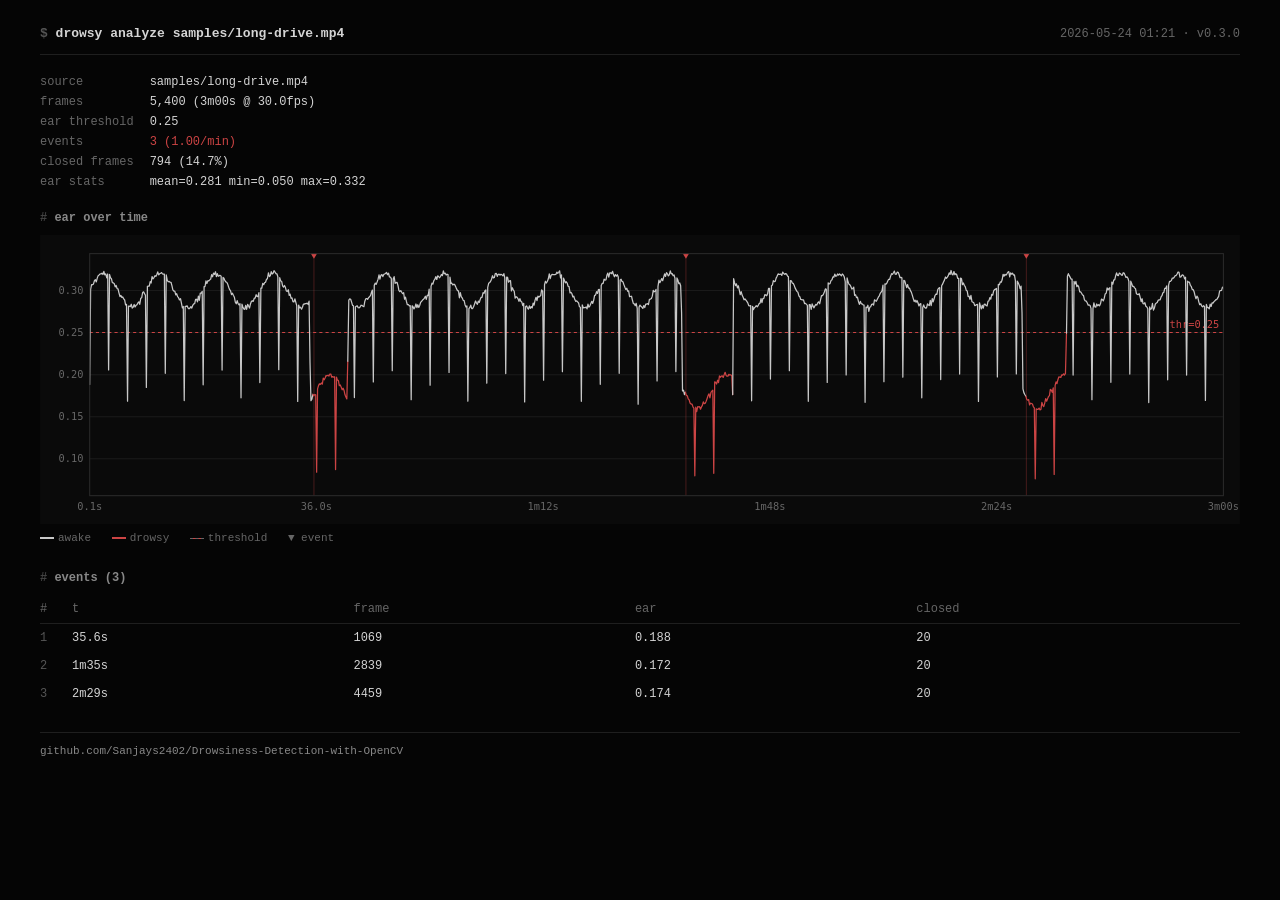
==== commit b6d5533e: "report: redesign as a terminal-style debug view Previous report.html leaned on gradient text, radial" ====
--- a/scripts/sample-report/report.html
+++ b/scripts/sample-report/report.html
@@ -3,138 +3,129 @@
 <head>
 <meta charset="utf-8"/>
 <meta name="viewport" content="width=device-width,initial-scale=1"/>
-<title>Drowsiness Report · samples/long-drive.mp4</title>
+<title>drowsy report :: samples/long-drive.mp4</title>
 <style>
-:root {
-  --bg: #08080b;
-  --surface: rgba(255,255,255,0.03);
-  --border: rgba(255,255,255,0.08);
-  --border-strong: rgba(255,255,255,0.14);
-  --text: #ececf1;
-  --muted: #8b8b94;
-  --accent: #ffc933;
-  --danger: #ff6b78;
-  --radius: 14px;
-}
 * { box-sizing: border-box; }
 html, body {
-  margin: 0; padding: 0;
-  background: var(--bg);
-  color: var(--text);
-  font-family: -apple-system, BlinkMacSystemFont, "Inter", "Segoe UI", Roboto, sans-serif;
-  -webkit-font-smoothing: antialiased;
+  margin: 0;
+  background: #050505;
+  color: #d4d4d4;
+  font-family: ui-monospace, SFMono-Regular, "SF Mono", Menlo, Consolas, "Liberation Mono", monospace;
+  font-size: 13px;
+  line-height: 1.5;
 }
-body {
-  background:
-    radial-gradient(900px 600px at 12% -10%, rgba(255,201,51,0.10), transparent 60%),
-    radial-gradient(700px 500px at 92% 8%, rgba(255,107,120,0.08), transparent 60%),
-    var(--bg);
-  background-attachment: fixed;
-  min-height: 100vh;
-  padding: 48px 24px 64px;
+body { padding: 24px; }
+.wrap { max-width: 1200px; margin: 0 auto; }
+.head {
+  display: flex; justify-content: space-between; align-items: baseline;
+  gap: 16px; flex-wrap: wrap;
+  padding-bottom: 10px;
+  border-bottom: 1px solid #1f1f1f;
+  margin-bottom: 18px;
 }
-.wrap { max-width: 1200px; margin: 0 auto; }
-header { display: flex; justify-content: space-between; align-items: flex-end; gap: 24px; margin-bottom: 32px; flex-wrap: wrap; }
-.brand { font-size: 12px; letter-spacing: 0.08em; color: var(--accent); text-transform: uppercase; font-weight: 600; margin-bottom: 6px; }
-h1 {
-  font-size: clamp(26px, 3.6vw, 38px);
-  letter-spacing: -0.025em;
+.head h1 {
   margin: 0;
-  background: linear-gradient(180deg, #fff 0%, #c8c8d0 100%);
-  -webkit-background-clip: text; background-clip: text; color: transparent;
+  font-size: 13px;
+  font-weight: 600;
+  color: #d4d4d4;
+  letter-spacing: 0;
 }
-.source { color: var(--muted); font-family: ui-monospace,SFMono-Regular,Menlo,Consolas,monospace; font-size: 13px; margin-top: 6px; word-break: break-all; }
-.meta { text-align: right; color: var(--muted); font-size: 13px; line-height: 1.6; }
-.stats {
-  display: grid; grid-template-columns: repeat(4, 1fr); gap: 14px;
-  margin-bottom: 32px;
+.head h1::before { content: "$ "; color: #555; }
+.head .right { color: #666; font-size: 12px; }
+.kv {
+  display: grid;
+  grid-template-columns: max-content 1fr;
+  gap: 2px 16px;
+  margin-bottom: 18px;
+  font-size: 12px;
 }
-@media (max-width: 760px) { .stats { grid-template-columns: repeat(2, 1fr); } }
-.stat {
-  background: var(--surface);
-  border: 1px solid var(--border);
-  border-radius: var(--radius);
-  padding: 18px 20px;
-  transition: border-color 180ms ease;
+.kv dt { color: #666; }
+.kv dd { margin: 0; color: #d4d4d4; }
+.kv dd.flag-ok { color: #6a9955; }
+.kv dd.flag-warn { color: #d19a66; }
+.kv dd.flag-bad { color: #c44; }
+section { margin-bottom: 22px; }
+section h2 {
+  margin: 0 0 8px;
+  font-size: 12px;
+  font-weight: 600;
+  color: #888;
 }
-.stat:hover { border-color: var(--border-strong); }
-.stat .label { font-size: 11px; letter-spacing: 0.07em; text-transform: uppercase; color: var(--muted); margin-bottom: 8px; }
-.stat .value { font-size: 28px; font-weight: 700; letter-spacing: -0.02em; }
-.stat .value.danger { color: var(--danger); }
-.stat .value.accent { color: var(--accent); }
-.stat .sub { font-size: 12px; color: var(--muted); margin-top: 4px; }
-.card {
-  background: var(--surface);
-  border: 1px solid var(--border);
-  border-radius: var(--radius);
-  padding: 22px;
-  margin-bottom: 22px;
+section h2::before { content: "# "; color: #444; }
+.chart-wrap svg { display: block; width: 100%; height: auto; min-width: 760px; }
+.events {
+  width: 100%;
+  border-collapse: collapse;
+  font-size: 12px;
 }
-.card h2 { margin: 0 0 16px; font-size: 14px; letter-spacing: 0.04em; text-transform: uppercase; color: var(--muted); font-weight: 600; }
-.chart-wrap { width: 100%; overflow-x: auto; }
-.chart-wrap svg { display: block; width: 100%; height: auto; min-width: 760px; }
-.events { width: 100%; border-collapse: collapse; font-size: 14px; }
-.events th, .events td { padding: 10px 12px; text-align: left; }
-.events th { font-size: 11px; letter-spacing: 0.06em; text-transform: uppercase; color: var(--muted); border-bottom: 1px solid var(--border); }
-.events tbody tr { border-bottom: 1px solid var(--border); }
-.events tbody tr:last-child { border-bottom: none; }
-.events td.n { color: var(--muted); font-variant-numeric: tabular-nums; }
-.empty { color: var(--muted); padding: 14px 0; font-size: 14px; }
-footer { margin-top: 32px; text-align: center; color: var(--muted); font-size: 12px; }
-footer a { color: var(--accent); text-decoration: none; }
+.events th, .events td {
+  padding: 5px 12px 5px 0;
+  text-align: left;
+  font-weight: normal;
+}
+.events th { color: #666; border-bottom: 1px solid #1f1f1f; }
+.events td { color: #d4d4d4; }
+.events td:first-child { color: #555; width: 32px; }
+.events tbody tr:hover { background: #0c0c0c; }
+.empty { color: #555; font-size: 12px; padding: 4px 0; }
+.legend { color: #666; font-size: 11px; margin-top: 6px; }
+.legend span { margin-right: 14px; }
+.legend i {
+  display: inline-block; width: 14px; height: 2px;
+  vertical-align: middle; margin-right: 4px;
+}
+.foot {
+  margin-top: 24px;
+  padding-top: 10px;
+  border-top: 1px solid #1f1f1f;
+  color: #555;
+  font-size: 11px;
+}
+.foot a { color: #888; text-decoration: none; }
+.foot a:hover { color: #d4d4d4; text-decoration: underline; }
+@media print {
+  body { background: #fff; color: #000; }
+  .head, section h2, .kv dd, .events td { color: #000; }
+}
 </style>
 </head>
 <body>
 <div class="wrap">
-  <header>
-    <div>
-      <div class="brand">Drowsy · Report</div>
-      <h1>Drowsiness analysis</h1>
-      <div class="source">samples/long-drive.mp4</div>
-    </div>
-    <div class="meta">
-      Generated 2026-05-24 00:52<br/>
-      drowsy v0.3.0 · EAR threshold 0.25
-    </div>
-  </header>
 
-  <div class="stats">
-    <div class="stat">
-      <div class="label">Frames</div>
-      <div class="value">5,400</div>
-      <div class="sub">3m 00s · 30.0 fps</div>
-    </div>
-    <div class="stat">
-      <div class="label">Drowsy events</div>
-      <div class="value danger">3</div>
-      <div class="sub">1.00/min</div>
-    </div>
-    <div class="stat">
-      <div class="label">Closed-eye frames</div>
-      <div class="value">794</div>
-      <div class="sub">14.7% of total</div>
-    </div>
-    <div class="stat">
-      <div class="label">Mean EAR</div>
-      <div class="value accent">0.281</div>
-      <div class="sub">min 0.050 · max 0.332</div>
-    </div>
+<div class="head">
+  <h1>drowsy analyze samples/long-drive.mp4</h1>
+  <div class="right">2026-05-24 01:21 · v0.3.0</div>
+</div>
+
+<dl class="kv">
+  <dt>source</dt><dd>samples/long-drive.mp4</dd>
+  <dt>frames</dt><dd>5,400 (3m00s @ 30.0fps)</dd>
+  <dt>ear threshold</dt><dd>0.25</dd>
+  <dt>events</dt><dd class="flag-bad">3 (1.00/min)</dd>
+  <dt>closed frames</dt><dd>794 (14.7%)</dd>
+  <dt>ear stats</dt><dd>mean=0.281 min=0.050 max=0.332</dd>
+</dl>
+
+<section>
+  <h2>ear over time</h2>
+  <div class="chart-wrap"><svg viewBox="0 0 1160 280" xmlns="http://www.w3.org/2000/svg" role="img" aria-label="EAR over time"><rect width="1160" height="280" fill="#0a0a0a"/><line x1="48" x2="1144" y1="216.4" y2="216.4" stroke="#1a1a1a"/><text x="42" y="219.9" fill="#666" font-family="ui-monospace,SFMono-Regular,Menlo,monospace" font-size="10" text-anchor="end">0.10</text><line x1="48" x2="1144" y1="175.7" y2="175.7" stroke="#1a1a1a"/><text x="42" y="179.2" fill="#666" font-family="ui-monospace,SFMono-Regular,Menlo,monospace" font-size="10" text-anchor="end">0.15</text><line x1="48" x2="1144" y1="135.0" y2="135.0" stroke="#1a1a1a"/><text x="42" y="138.5" fill="#666" font-family="ui-monospace,SFMono-Regular,Menlo,monospace" font-size="10" text-anchor="end">0.20</text><line x1="48" x2="1144" y1="94.3" y2="94.3" stroke="#1a1a1a"/><text x="42" y="97.8" fill="#666" font-family="ui-monospace,SFMono-Regular,Menlo,monospace" font-size="10" text-anchor="end">0.25</text><line x1="48" x2="1144" y1="53.6" y2="53.6" stroke="#1a1a1a"/><text x="42" y="57.1" fill="#666" font-family="ui-monospace,SFMono-Regular,Menlo,monospace" font-size="10" text-anchor="end">0.30</text><line x1="48" x2="1144" y1="94.3" y2="94.3" stroke="#c44" stroke-dasharray="3 3" stroke-width="1"/><text x="1140" y="90.3" fill="#c44" font-family="ui-monospace,monospace" font-size="10" text-anchor="end">thr=0.25</text><path d="M 48.0,144.4 L 48.9,52.5 L 49.8,47.9 L 50.7,48.1 L 51.7,47.3 L 52.6,44.2 L 53.5,43.2 L 54.4,45.4 L 55.3,41.7 L 56.2,39.3 L 57.1,38.6 L 58.1,37.6 L 59.0,37.7 L 59.9,36.8 L 60.8,38.2 L 61.7,35.1 L 62.6,38.6 L 63.5,37.6 L 64.5,41.5 L 65.4,37.7 L 66.3,130.4 L 67.2,38.0 L 68.1,41.3 L 69.0,42.2 L 69.9,46.0 L 70.9,46.3 L 71.8,47.1 L 72.7,50.1 L 73.6,48.8 L 74.5,51.8 L 75.4,52.0 L 76.3,55.9 L 77.3,59.5 L 78.2,58.4 L 79.1,60.3 L 80.0,59.9 L 80.9,61.8 L 81.8,62.8 L 82.7,67.6 L 83.6,67.0 L 84.6,160.7 L 85.5,68.7 L 86.4,68.8 L 87.3,69.2 L 88.2,66.9 L 89.1,70.6 L 90.0,69.8 L 91.0,67.2 L 91.9,69.6 L 92.8,68.0 L 93.7,67.4 L 94.6,65.7 L 95.5,64.6 L 96.4,67.0 L 97.4,61.1 L 98.3,60.6 L 99.2,55.6 L 100.1,54.9 L 101.0,56.7 L 101.9,58.2 L 102.8,147.3 L 103.8,49.6 L 104.7,49.4 L 105.6,49.5 L 106.5,45.1 L 107.4,46.4 L 108.3,40.2 L 109.2,42.4 L 110.2,41.1 L 111.1,39.3 L 112.0,40.0 L 112.9,38.1 L 113.8,35.7 L 114.7,38.6 L 115.6,37.5 L 116.6,36.9 L 117.5,36.3 L 118.4,37.7 L 119.3,37.9 L 120.2,37.9 L 121.1,133.7 L 122.0,38.6 L 123.0,43.8 L 123.9,45.2 L 124.8,44.8 L 125.7,45.6 L 126.6,45.7 L 127.5,49.0 L 128.4,53.0 L 129.4,54.2 L 130.3,54.2 L 131.2,57.9 L 132.1,56.8 L 133.0,59.6 L 133.9,60.6 L 134.8,62.8 L 135.8,61.5 L 136.7,65.8 L 137.6,70.4 L 138.5,69.1 L 139.4,160.0 L 140.3,69.0 L 141.2,69.0 L 142.2,68.5 L 143.1,70.6 L 144.0,71.4 L 144.9,70.6 L 145.8,69.3 L 146.7,70.6 L 147.6,68.1 L 148.6,66.6 L 149.5,66.4 L 150.4,62.3 L 151.3,62.1 L 152.2,64.6 L 153.1,59.0 L 154.0,63.1 L 154.9,56.2 L 155.9,56.3 L 156.8,54.4 L 157.7,144.8 L 158.6,49.9 L 159.5,49.8 L 160.4,44.4 L 161.3,46.9 L 162.3,44.1 L 163.2,44.3 L 164.1,43.4 L 165.0,42.6 L 165.9,38.4 L 166.8,40.4 L 167.7,36.9 L 168.7,38.1 L 169.6,35.5 L 170.5,40.2 L 171.4,37.4 L 172.3,39.9 L 173.2,39.3 L 174.1,39.0 L 175.1,39.9 L 176.0,130.6 L 176.9,41.0 L 177.8,41.8 L 178.7,44.1 L 179.6,45.4 L 180.5,45.7 L 181.5,47.7 L 182.4,50.5 L 183.3,52.9 L 184.2,54.0 L 185.1,57.6 L 186.0,56.3 L 186.9,58.3 L 187.9,60.2 L 188.8,64.9 L 189.7,66.5 L 190.6,63.4 L 191.5,66.4 L 192.4,67.5 L 193.3,66.4 L 194.3,157.4 L 195.2,66.9 L 196.1,69.6 L 197.0,71.5 L 197.9,71.9 L 198.8,68.0 L 199.7,72.0 L 200.7,67.0 L 201.6,68.7 L 202.5,70.6 L 203.4,66.7 L 204.3,64.3 L 205.2,63.5 L 206.1,64.2 L 207.1,61.1 L 208.0,61.1 L 208.9,57.7 L 209.8,59.3 L 210.7,59.6 L 211.6,55.7 L 212.5,142.6 L 213.5,51.4 L 214.4,51.4 L 215.3,46.7 L 216.2,48.0 L 217.1,46.1 L 218.0,45.7 L 218.9,42.9 L 219.8,42.3 L 220.8,36.5 L 221.7,40.2 L 222.6,39.5 L 223.5,35.4 L 224.4,37.7 L 225.3,37.0 L 226.2,34.5 L 227.2,35.8 L 228.1,37.3 L 229.0,37.5 L 229.9,40.4 L 230.8,130.2 L 231.7,41.3 L 232.6,44.3 L 233.6,44.9 L 234.5,49.2 L 235.4,50.4 L 236.3,48.8 L 237.2,50.6 L 238.1,54.1 L 239.0,54.6 L 240.0,52.9 L 240.9,58.3 L 241.8,57.3 L 242.7,61.2 L 243.6,60.8 L 244.5,64.4 L 245.4,64.7 L 246.4,61.8 L 247.3,65.1 L 248.2,68.6 L 249.1,160.9 L 250.0,67.7 L 250.9,70.4 L 251.8,69.8 L 252.8,71.7 L 253.7,69.8 L 254.6,66.8 L 255.5,66.8 L 256.4,66.3 L 257.3,66.4 L 258.2,65.8 L 259.2,67.2 L 260.1,64.0 L 261.0,123.4 L 261.9,160.2 L 262.8,158.8 L 263.7,154.0" fill="none" stroke="#c8c8c8" stroke-width="1.2" stroke-linejoin="round" stroke-linecap="round"/><path d="M 263.7,154.0 L 264.6,155.6 L 265.6,154.2 L 266.5,154.6 L 267.4,229.3 L 268.3,148.7 L 269.2,145.6 L 270.1,143.9 L 271.0,144.4 L 272.0,143.1 L 272.9,144.1 L 273.8,138.3 L 274.7,140.0 L 275.6,138.2 L 276.5,135.9 L 277.4,136.1 L 278.4,135.5 L 279.3,136.3 L 280.2,134.4 L 281.1,134.4 L 282.0,137.5 L 282.9,136.9 L 283.8,137.5 L 284.8,137.0 L 285.7,226.7 L 286.6,137.5 L 287.5,140.4 L 288.4,140.5 L 289.3,145.7 L 290.2,144.9 L 291.1,146.9 L 292.1,149.6 L 293.0,148.1 L 293.9,150.3 L 294.8,154.5 L 295.7,156.5 L 296.6,158.5 L 297.5,122.0" fill="none" stroke="#c44" stroke-width="1.2" stroke-linejoin="round" stroke-linecap="round"/><path d="M 297.5,122.0 L 298.5,62.9 L 299.4,61.7 L 300.3,62.1 L 301.2,64.9 L 302.1,68.1 L 303.0,68.4 L 303.9,157.2 L 304.9,69.3 L 305.8,68.8 L 306.7,68.5 L 307.6,70.3 L 308.5,70.5 L 309.4,69.6 L 310.3,67.9 L 311.3,68.1 L 312.2,68.9 L 313.1,69.3 L 314.0,64.0 L 314.9,61.7 L 315.8,61.4 L 316.7,62.2 L 317.7,60.4 L 318.6,59.7 L 319.5,58.4 L 320.4,55.4 L 321.3,53.2 L 322.2,142.1 L 323.1,48.7 L 324.1,46.5 L 325.0,47.6 L 325.9,45.3 L 326.8,42.7 L 327.7,38.5 L 328.6,42.7 L 329.5,39.0 L 330.5,38.3 L 331.4,40.2 L 332.3,38.1 L 333.2,37.7 L 334.1,37.0 L 335.0,36.2 L 335.9,38.4 L 336.9,36.9 L 337.8,40.6 L 338.7,40.7 L 339.6,42.2 L 340.5,131.2 L 341.4,42.5 L 342.3,40.3 L 343.3,46.7 L 344.2,46.1 L 345.1,45.7 L 346.0,48.7 L 346.9,53.5 L 347.8,54.8 L 348.7,53.7 L 349.7,55.4 L 350.6,56.7 L 351.5,55.7 L 352.4,62.1 L 353.3,60.1 L 354.2,64.2 L 355.1,67.4 L 356.1,67.2 L 357.0,68.5 L 357.9,68.3 L 358.8,159.2 L 359.7,68.4 L 360.6,69.3 L 361.5,71.5 L 362.4,70.0 L 363.4,66.7 L 364.3,70.3 L 365.2,67.4 L 366.1,70.0 L 367.0,68.1 L 367.9,65.2 L 368.8,64.1 L 369.8,62.9 L 370.7,62.2 L 371.6,61.1 L 372.5,59.2 L 373.4,62.2 L 374.3,58.4 L 375.2,58.6 L 376.2,52.4 L 377.1,145.2 L 378.0,49.6 L 378.9,46.5 L 379.8,47.5 L 380.7,44.1 L 381.6,43.0 L 382.6,40.3 L 383.5,43.0 L 384.4,39.5 L 385.3,40.2 L 386.2,41.3 L 387.1,40.2 L 388.0,38.2 L 389.0,39.2 L 389.9,34.7 L 390.8,37.4 L 391.7,36.9 L 392.6,38.7 L 393.5,37.9 L 394.4,38.3 L 395.4,132.9 L 396.3,40.8 L 397.2,46.8 L 398.1,46.6 L 399.0,48.3 L 399.9,47.6 L 400.8,47.8 L 401.8,49.9 L 402.7,52.1 L 403.6,53.8 L 404.5,54.0 L 405.4,60.7 L 406.3,55.7 L 407.2,59.5 L 408.2,61.0 L 409.1,63.2 L 410.0,63.5 L 410.9,67.6 L 411.8,69.6 L 412.7,68.6 L 413.6,160.6 L 414.6,71.1 L 415.5,70.1 L 416.4,67.8 L 417.3,71.1 L 418.2,71.1 L 419.1,69.4 L 420.0,66.9 L 421.0,63.8 L 421.9,65.6 L 422.8,67.0 L 423.7,63.9 L 424.6,65.2 L 425.5,62.3 L 426.4,60.2 L 427.3,60.2 L 428.3,55.8 L 429.2,56.4 L 430.1,53.9 L 431.0,53.0 L 431.9,143.2 L 432.8,50.6 L 433.7,46.7 L 434.7,46.0 L 435.6,44.6 L 436.5,42.7 L 437.4,39.4 L 438.3,41.5 L 439.2,41.1 L 440.1,37.4 L 441.1,37.1 L 442.0,40.0 L 442.9,38.0 L 443.8,37.9 L 444.7,38.8 L 445.6,38.0 L 446.5,38.5 L 447.5,39.5 L 448.4,37.4 L 449.3,41.4 L 450.2,134.0 L 451.1,40.7 L 452.0,41.0 L 452.9,45.6 L 453.9,44.3 L 454.8,44.1 L 455.7,54.1 L 456.6,51.0 L 457.5,53.0 L 458.4,54.4 L 459.3,61.1 L 460.3,59.6 L 461.2,60.2 L 462.1,61.7 L 463.0,64.1 L 463.9,61.5 L 464.8,64.0 L 465.7,64.7 L 466.7,68.2 L 467.6,66.0 L 468.5,161.4 L 469.4,69.3 L 470.3,68.5 L 471.2,70.4 L 472.1,71.7 L 473.1,68.6 L 474.0,71.0 L 474.9,69.2 L 475.8,70.5 L 476.7,65.8 L 477.6,67.8 L 478.5,63.2 L 479.5,60.2 L 480.4,63.5 L 481.3,59.1 L 482.2,60.1 L 483.1,59.2 L 484.0,58.7 L 484.9,53.0 L 485.9,54.2 L 486.8,140.4 L 487.7,48.1 L 488.6,44.7 L 489.5,46.4 L 490.4,44.9 L 491.3,42.6 L 492.3,37.5 L 493.2,42.1 L 494.1,38.9 L 495.0,38.1 L 495.9,38.3 L 496.8,38.2 L 497.7,38.3 L 498.6,38.1 L 499.6,35.9 L 500.5,37.1 L 501.4,36.1 L 502.3,34.7 L 503.2,41.5 L 504.1,38.5 L 505.0,132.2 L 506.0,41.6 L 506.9,43.8 L 507.8,46.3 L 508.7,45.2 L 509.6,46.4 L 510.5,49.5 L 511.4,49.9 L 512.4,55.9 L 513.3,55.5 L 514.2,56.8 L 515.1,59.9 L 516.0,59.1 L 516.9,62.2 L 517.8,64.1 L 518.8,63.7 L 519.7,64.7 L 520.6,65.7 L 521.5,69.4 L 522.4,69.8 L 523.3,160.8 L 524.2,67.5 L 525.2,70.5 L 526.1,70.1 L 527.0,70.3 L 527.9,69.5 L 528.8,71.4 L 529.7,66.9 L 530.6,69.8 L 531.6,68.5 L 532.5,66.3 L 533.4,64.1 L 534.3,66.1 L 535.2,63.1 L 536.1,58.4 L 537.0,58.1 L 538.0,54.8 L 538.9,56.4 L 539.8,52.8 L 540.7,52.6 L 541.6,144.3 L 542.5,48.9 L 543.4,46.8 L 544.4,46.7 L 545.3,42.7 L 546.2,43.7 L 547.1,43.3 L 548.0,39.0 L 548.9,36.8 L 549.8,40.7 L 550.8,36.5 L 551.7,36.5 L 552.6,37.4 L 553.5,35.1 L 554.4,38.3 L 555.3,40.4 L 556.2,38.3 L 557.2,39.8 L 558.1,38.4 L 559.0,40.5 L 559.9,133.7 L 560.8,43.4 L 561.7,42.8 L 562.6,44.9 L 563.5,45.2 L 564.5,48.2 L 565.4,50.5 L 566.3,52.6 L 567.2,51.5 L 568.1,54.4 L 569.0,54.1 L 569.9,59.5 L 570.9,59.4 L 571.8,59.2 L 572.7,63.1 L 573.6,66.4 L 574.5,66.5 L 575.4,68.3 L 576.3,66.0 L 577.3,70.9 L 578.2,163.6 L 579.1,69.6 L 580.0,67.8 L 580.9,68.9 L 581.8,69.7 L 582.7,71.0 L 583.7,68.2 L 584.6,70.2 L 585.5,66.9 L 586.4,66.8 L 587.3,66.4 L 588.2,67.2 L 589.1,62.2 L 590.1,61.9 L 591.0,61.3 L 591.9,59.1 L 592.8,53.6 L 593.7,54.9 L 594.6,54.4 L 595.5,52.6 L 596.5,141.1 L 597.4,49.6 L 598.3,43.7 L 599.2,46.1 L 600.1,44.3 L 601.0,42.1 L 601.9,44.2 L 602.9,40.7 L 603.8,37.6 L 604.7,40.1 L 605.6,36.3 L 606.5,37.5 L 607.4,39.6 L 608.3,38.5 L 609.3,34.7 L 610.2,37.5 L 611.1,37.3 L 612.0,39.3 L 612.9,38.6 L 613.8,41.8 L 614.7,132.0 L 615.7,41.5 L 616.6,43.5 L 617.5,47.1 L 618.4,46.4 L 619.3,49.0 L 620.2,74.9 L 621.1,150.8 L 622.1,150.1 L 623.0,154.3 L 623.9,152.1" fill="none" stroke="#c8c8c8" stroke-width="1.2" stroke-linejoin="round" stroke-linecap="round"/><path d="M 623.9,152.1 L 624.8,155.0 L 625.7,155.4 L 626.6,158.4 L 627.5,159.4 L 628.5,162.6 L 629.4,163.4 L 630.3,163.5 L 631.2,166.1 L 632.1,167.5 L 633.0,232.8 L 633.9,166.4 L 634.8,170.7 L 635.8,165.9 L 636.7,166.1 L 637.6,166.0 L 638.5,168.4 L 639.4,166.2 L 640.3,164.7 L 641.2,161.3 L 642.2,163.1 L 643.1,162.7 L 644.0,160.6 L 644.9,158.0 L 645.8,155.3 L 646.7,153.5 L 647.6,157.4 L 648.6,152.1 L 649.5,151.0 L 650.4,150.0 L 651.3,230.4 L 652.2,141.9 L 653.1,142.3 L 654.0,144.1 L 655.0,140.4 L 655.9,142.7 L 656.8,136.3 L 657.7,137.5 L 658.6,136.4 L 659.5,136.1 L 660.4,137.7 L 661.4,135.0 L 662.3,132.7 L 663.2,135.7 L 664.1,136.5 L 665.0,136.4 L 665.9,134.7 L 666.8,135.4 L 667.8,135.1 L 668.7,136.3 L 669.6,154.3" fill="none" stroke="#c44" stroke-width="1.2" stroke-linejoin="round" stroke-linecap="round"/><path d="M 669.6,154.3 L 670.5,42.2 L 671.4,46.1 L 672.3,49.0 L 673.2,47.2 L 674.2,51.2 L 675.1,49.1 L 676.0,53.4 L 676.9,57.6 L 677.8,54.7 L 678.7,58.1 L 679.6,60.0 L 680.6,62.6 L 681.5,61.8 L 682.4,62.9 L 683.3,64.2 L 684.2,65.6 L 685.1,68.2 L 686.0,68.5 L 687.0,68.3 L 687.9,160.3 L 688.8,68.9 L 689.7,72.1 L 690.6,70.2 L 691.5,69.5 L 692.4,68.3 L 693.4,69.5 L 694.3,68.1 L 695.2,66.3 L 696.1,65.8 L 697.0,61.6 L 697.9,65.3 L 698.8,61.4 L 699.7,61.2 L 700.7,57.6 L 701.6,58.1 L 702.5,58.7 L 703.4,56.6 L 704.3,51.6 L 705.2,51.6 L 706.1,139.3 L 707.1,49.0 L 708.0,48.4 L 708.9,44.2 L 709.8,45.0 L 710.7,44.8 L 711.6,41.7 L 712.5,39.9 L 713.5,37.6 L 714.4,38.0 L 715.3,38.0 L 716.2,37.7 L 717.1,39.1 L 718.0,35.8 L 718.9,37.2 L 719.9,38.1 L 720.8,37.3 L 721.7,37.8 L 722.6,39.6 L 723.5,40.4 L 724.4,131.2 L 725.3,44.2 L 726.3,44.3 L 727.2,46.5 L 728.1,46.7 L 729.0,48.5 L 729.9,51.1 L 730.8,52.8 L 731.7,54.5 L 732.7,55.4 L 733.6,58.9 L 734.5,59.7 L 735.4,62.3 L 736.3,62.5 L 737.2,62.8 L 738.1,62.8 L 739.1,66.3 L 740.0,66.0 L 740.9,67.1 L 741.8,68.1 L 742.7,160.8 L 743.6,67.3 L 744.5,67.4 L 745.5,72.0 L 746.4,66.6 L 747.3,68.8 L 748.2,70.4 L 749.1,68.5 L 750.0,67.1 L 750.9,67.7 L 751.9,65.4 L 752.8,64.6 L 753.7,66.5 L 754.6,62.3 L 755.5,58.5 L 756.4,58.6 L 757.3,57.4 L 758.3,54.9 L 759.2,52.1 L 760.1,52.6 L 761.0,142.5 L 761.9,46.2 L 762.8,47.3 L 763.7,47.0 L 764.7,43.9 L 765.6,43.3 L 766.5,40.5 L 767.4,40.8 L 768.3,37.8 L 769.2,39.9 L 770.1,39.6 L 771.0,37.7 L 772.0,38.8 L 772.9,37.7 L 773.8,38.4 L 774.7,39.4 L 775.6,37.7 L 776.5,38.6 L 777.4,40.3 L 778.4,45.0 L 779.3,135.3 L 780.2,41.5 L 781.1,45.3 L 782.0,47.5 L 782.9,48.2 L 783.8,49.7 L 784.8,52.2 L 785.7,51.9 L 786.6,50.4 L 787.5,58.3 L 788.4,57.8 L 789.3,60.5 L 790.2,60.1 L 791.2,64.4 L 792.1,67.1 L 793.0,64.1 L 793.9,66.5 L 794.8,66.5 L 795.7,67.6 L 796.6,67.8 L 797.6,161.7 L 798.5,69.8 L 799.4,70.2 L 800.3,67.9 L 801.2,73.9 L 802.1,69.9 L 803.0,69.4 L 804.0,67.0 L 804.9,66.7 L 805.8,67.8 L 806.7,62.6 L 807.6,63.6 L 808.5,64.1 L 809.4,62.2 L 810.4,60.1 L 811.3,58.8 L 812.2,56.5 L 813.1,55.2 L 814.0,53.6 L 814.9,48.5 L 815.8,141.8 L 816.8,47.2 L 817.7,47.6 L 818.6,46.6 L 819.5,44.5 L 820.4,42.8 L 821.3,43.0 L 822.2,40.0 L 823.2,37.4 L 824.1,38.0 L 825.0,36.5 L 825.9,34.9 L 826.8,37.9 L 827.7,38.0 L 828.6,35.9 L 829.6,36.1 L 830.5,38.4 L 831.4,41.3 L 832.3,41.0 L 833.2,41.3 L 834.1,137.4 L 835.0,43.8 L 835.9,44.2 L 836.9,47.7 L 837.8,50.9 L 838.7,47.9 L 839.6,51.4 L 840.5,51.3 L 841.4,53.8 L 842.3,55.2 L 843.3,58.4 L 844.2,61.5 L 845.1,64.3 L 846.0,63.0 L 846.9,65.0 L 847.8,63.3 L 848.7,65.5 L 849.7,68.6 L 850.6,66.8 L 851.5,66.4 L 852.4,157.4 L 853.3,70.0 L 854.2,67.6 L 855.1,69.9 L 856.1,70.8 L 857.0,70.4 L 857.9,66.5 L 858.8,67.7 L 859.7,68.2 L 860.6,63.1 L 861.5,68.2 L 862.5,61.4 L 863.4,64.6 L 864.3,61.6 L 865.2,58.5 L 866.1,57.2 L 867.0,57.4 L 867.9,52.5 L 868.9,51.3 L 869.8,50.9 L 870.7,139.8 L 871.6,49.1 L 872.5,47.5 L 873.4,45.4 L 874.3,43.6 L 875.3,40.6 L 876.2,41.9 L 877.1,40.7 L 878.0,39.3 L 878.9,36.6 L 879.8,38.1 L 880.7,34.3 L 881.7,38.1 L 882.6,38.5 L 883.5,35.3 L 884.4,38.4 L 885.3,37.4 L 886.2,38.4 L 887.1,41.9 L 888.1,41.9 L 889.0,134.4 L 889.9,41.6 L 890.8,42.3 L 891.7,48.0 L 892.6,46.4 L 893.5,48.6 L 894.5,50.1 L 895.4,53.5 L 896.3,54.1 L 897.2,59.4 L 898.1,59.2 L 899.0,62.3 L 899.9,58.4 L 900.9,64.5 L 901.8,64.9 L 902.7,65.6 L 903.6,68.3 L 904.5,68.0 L 905.4,67.2 L 906.3,67.1 L 907.2,160.9 L 908.2,65.5 L 909.1,68.8 L 910.0,71.5 L 910.9,67.9 L 911.8,70.8 L 912.7,67.1 L 913.6,66.8 L 914.6,68.2 L 915.5,68.7 L 916.4,64.1 L 917.3,63.7 L 918.2,60.5 L 919.1,62.0 L 920.0,57.4 L 921.0,58.2 L 921.9,54.1 L 922.8,52.8 L 923.7,52.3 L 924.6,51.6 L 925.5,137.2 L 926.4,47.8 L 927.4,48.1 L 928.3,45.4 L 929.2,45.7 L 930.1,43.3 L 931.0,38.1 L 931.9,39.8 L 932.8,38.1 L 933.8,38.8 L 934.7,37.5 L 935.6,36.0 L 936.5,35.4 L 937.4,40.5 L 938.3,36.7 L 939.2,37.9 L 940.2,37.0 L 941.1,38.7 L 942.0,38.6 L 942.9,44.1 L 943.8,134.3 L 944.7,44.5 L 945.6,46.2 L 946.6,48.6 L 947.5,52.1 L 948.4,49.4 L 949.3,75.0 L 950.2,148.7 L 951.1,152.4 L 952.0,154.2 L 953.0,155.9" fill="none" stroke="#c8c8c8" stroke-width="1.2" stroke-linejoin="round" stroke-linecap="round"/><path d="M 953.0,155.9 L 953.9,158.9 L 954.8,159.7 L 955.7,159.1 L 956.6,164.2 L 957.5,162.6 L 958.4,162.9 L 959.4,163.4 L 960.3,166.2 L 961.2,167.2 L 962.1,235.7 L 963.0,168.1 L 963.9,168.5 L 964.8,168.6 L 965.8,167.3 L 966.7,169.1 L 967.6,168.5 L 968.5,161.8 L 969.4,164.6 L 970.3,165.8 L 971.2,162.7 L 972.2,158.1 L 973.1,160.7 L 974.0,158.4 L 974.9,156.2 L 975.8,155.3 L 976.7,149.3 L 977.6,149.8 L 978.5,152.1 L 979.5,147.7 L 980.4,231.5 L 981.3,145.3 L 982.2,142.0 L 983.1,143.7 L 984.0,139.9 L 984.9,137.2 L 985.9,137.3 L 986.8,137.7 L 987.7,135.2 L 988.6,135.4 L 989.5,134.3 L 990.4,135.4 L 991.3,133.8 L 992.3,94.8" fill="none" stroke="#c44" stroke-width="1.2" stroke-linejoin="round" stroke-linecap="round"/><path d="M 992.3,94.8 L 993.2,39.8 L 994.1,37.4 L 995.0,39.3 L 995.9,41.0 L 996.8,42.7 L 997.7,42.6 L 998.7,135.4 L 999.6,44.9 L 1000.5,47.3 L 1001.4,44.8 L 1002.3,49.9 L 1003.2,48.6 L 1004.1,50.2 L 1005.1,54.9 L 1006.0,55.0 L 1006.9,56.3 L 1007.8,58.0 L 1008.7,58.4 L 1009.6,62.4 L 1010.5,63.7 L 1011.5,64.0 L 1012.4,65.7 L 1013.3,67.9 L 1014.2,67.6 L 1015.1,68.1 L 1016.0,70.9 L 1016.9,159.2 L 1017.9,71.2 L 1018.8,65.7 L 1019.7,69.5 L 1020.6,69.8 L 1021.5,66.7 L 1022.4,68.4 L 1023.3,67.3 L 1024.3,68.4 L 1025.2,66.3 L 1026.1,62.0 L 1027.0,62.5 L 1027.9,63.7 L 1028.8,61.1 L 1029.7,57.0 L 1030.7,56.2 L 1031.6,51.2 L 1032.5,53.1 L 1033.4,51.6 L 1034.3,50.9 L 1035.2,142.4 L 1036.1,45.5 L 1037.1,47.5 L 1038.0,43.3 L 1038.9,43.3 L 1039.8,39.5 L 1040.7,36.7 L 1041.6,39.0 L 1042.5,39.2 L 1043.4,36.8 L 1044.4,37.4 L 1045.3,38.6 L 1046.2,39.0 L 1047.1,36.5 L 1048.0,36.8 L 1048.9,38.8 L 1049.8,41.0 L 1050.8,40.4 L 1051.7,41.8 L 1052.6,44.8 L 1053.5,134.4 L 1054.4,44.7 L 1055.3,46.8 L 1056.2,49.7 L 1057.2,49.6 L 1058.1,51.1 L 1059.0,51.9 L 1059.9,56.7 L 1060.8,57.4 L 1061.7,57.6 L 1062.6,56.8 L 1063.6,60.6 L 1064.5,64.5 L 1065.4,61.6 L 1066.3,66.4 L 1067.2,66.5 L 1068.1,65.4 L 1069.0,68.9 L 1070.0,69.6 L 1070.9,71.3 L 1071.8,162.0 L 1072.7,69.5 L 1073.6,71.8 L 1074.5,71.3 L 1075.4,66.2 L 1076.4,72.6 L 1077.3,70.5 L 1078.2,66.7 L 1079.1,65.8 L 1080.0,65.2 L 1080.9,63.2 L 1081.8,62.6 L 1082.8,62.7 L 1083.7,59.9 L 1084.6,58.7 L 1085.5,55.8 L 1086.4,55.5 L 1087.3,51.7 L 1088.2,51.6 L 1089.2,49.2 L 1090.1,140.0 L 1091.0,48.4 L 1091.9,44.8 L 1092.8,44.9 L 1093.7,43.9 L 1094.6,41.6 L 1095.6,41.8 L 1096.5,40.8 L 1097.4,39.2 L 1098.3,39.2 L 1099.2,37.7 L 1100.1,35.8 L 1101.0,35.8 L 1102.0,40.7 L 1102.9,40.6 L 1103.8,39.0 L 1104.7,38.5 L 1105.6,39.5 L 1106.5,42.4 L 1107.4,40.8 L 1108.4,135.4 L 1109.3,44.7 L 1110.2,45.6 L 1111.1,45.5 L 1112.0,48.6 L 1112.9,49.7 L 1113.8,52.5 L 1114.7,52.8 L 1115.7,54.9 L 1116.6,58.8 L 1117.5,61.6 L 1118.4,59.1 L 1119.3,60.6 L 1120.2,64.6 L 1121.1,67.4 L 1122.1,66.5 L 1123.0,68.6 L 1123.9,69.5 L 1124.8,68.3 L 1125.7,69.0 L 1126.6,159.9 L 1127.5,67.1 L 1128.5,70.2 L 1129.4,70.1 L 1130.3,71.3 L 1131.2,66.9 L 1132.1,69.1 L 1133.0,65.6 L 1133.9,65.9 L 1134.9,64.4 L 1135.8,63.6 L 1136.7,62.5 L 1137.6,62.4 L 1138.5,60.8 L 1139.4,59.3 L 1140.3,54.2 L 1141.3,53.7 L 1142.2,53.6 L 1143.1,50.4 L 1144.0,51.3" fill="none" stroke="#c8c8c8" stroke-width="1.2" stroke-linejoin="round" stroke-linecap="round"/><line x1="264.8" x2="264.8" y1="18" y2="252" stroke="#c44" stroke-width="0.6" opacity="0.5"/><polygon points="261.8,18 267.8,18 264.8,23" fill="#c44"/><line x1="624.4" x2="624.4" y1="18" y2="252" stroke="#c44" stroke-width="0.6" opacity="0.5"/><polygon points="621.4,18 627.4,18 624.4,23" fill="#c44"/><line x1="953.5" x2="953.5" y1="18" y2="252" stroke="#c44" stroke-width="0.6" opacity="0.5"/><polygon points="950.5,18 956.5,18 953.5,23" fill="#c44"/><text x="48.0" y="266" fill="#666" font-family="ui-monospace,monospace" font-size="10" text-anchor="middle">0.1s</text><text x="267.2" y="266" fill="#666" font-family="ui-monospace,monospace" font-size="10" text-anchor="middle">36.0s</text><text x="486.4" y="266" fill="#666" font-family="ui-monospace,monospace" font-size="10" text-anchor="middle">1m12s</text><text x="705.6" y="266" fill="#666" font-family="ui-monospace,monospace" font-size="10" text-anchor="middle">1m48s</text><text x="924.8" y="266" fill="#666" font-family="ui-monospace,monospace" font-size="10" text-anchor="middle">2m24s</text><text x="1144.0" y="266" fill="#666" font-family="ui-monospace,monospace" font-size="10" text-anchor="middle">3m00s</text><rect x="48" y="18" width="1096" height="234" fill="none" stroke="#2a2a2a"/></svg></div>
+  <div class="legend">
+    <span><i style="background:#c8c8c8"></i>awake</span>
+    <span><i style="background:#c44"></i>drowsy</span>
+    <span><i style="background:#c44;border-top:1px dashed;height:0"></i>threshold</span>
+    <span>▼ event</span>
   </div>
+</section>
 
-  <div class="card">
-    <h2>Eye aspect ratio over time</h2>
-    <div class="chart-wrap"><svg viewBox="0 0 1160 320" xmlns="http://www.w3.org/2000/svg" role="img" aria-label="Eye aspect ratio over time"><defs><linearGradient id="ear-fill" x1="0" x2="0" y1="0" y2="1"><stop offset="0%" stop-color="#ffc933" stop-opacity="0.28"/><stop offset="100%" stop-color="#ffc933" stop-opacity="0"/></linearGradient></defs><rect width="1160" height="320" fill="#0e0e12" rx="14"/><line x1="56" x2="1136" y1="244.4" y2="244.4" stroke="rgba(255,255,255,0.05)"/><text x="48" y="248.4" fill="#8b8b94" font-family="ui-sans-serif,system-ui" font-size="11" text-anchor="end">0.10</text><line x1="56" x2="1136" y1="199.2" y2="199.2" stroke="rgba(255,255,255,0.05)"/><text x="48" y="203.2" fill="#8b8b94" font-family="ui-sans-serif,system-ui" font-size="11" text-anchor="end">0.15</text><line x1="56" x2="1136" y1="154.0" y2="154.0" stroke="rgba(255,255,255,0.05)"/><text x="48" y="158.0" fill="#8b8b94" font-family="ui-sans-serif,system-ui" font-size="11" text-anchor="end">0.20</text><line x1="56" x2="1136" y1="108.8" y2="108.8" stroke="rgba(255,255,255,0.05)"/><text x="48" y="112.8" fill="#8b8b94" font-family="ui-sans-serif,system-ui" font-size="11" text-anchor="end">0.25</text><line x1="56" x2="1136" y1="63.6" y2="63.6" stroke="rgba(255,255,255,0.05)"/><text x="48" y="67.6" fill="#8b8b94" font-family="ui-sans-serif,system-ui" font-size="11" text-anchor="end">0.30</text><line x1="56" x2="1136" y1="108.8" y2="108.8" stroke="#ff6b78" stroke-dasharray="4 4" stroke-width="1.4"/><text x="1130" y="102.8" fill="#ff6b78" font-family="ui-sans-serif,system-ui" font-size="11" text-anchor="end">threshold 0.25</text><path d="M 56.0,284.0 L 56.0,164.4 L 56.9,62.4 L 57.8,57.2 L 58.7,57.4 L 59.6,56.5 L 60.5,53.1 L 61.4,52.0 L 62.3,54.5 L 63.2,50.4 L 64.1,47.7 L 65.0,46.8 L 65.9,45.8 L 66.8,45.9 L 67.7,44.9 L 68.6,46.4 L 69.5,43.0 L 70.4,46.9 L 71.3,45.8 L 72.2,50.1 L 73.1,45.9 L 74.0,148.9 L 74.9,46.2 L 75.8,49.9 L 76.7,50.9 L 77.6,55.1 L 78.5,55.5 L 79.4,56.4 L 80.3,59.7 L 81.2,58.2 L 82.1,61.6 L 83.0,61.8 L 83.9,66.1 L 84.8,70.2 L 85.7,68.9 L 86.6,71.0 L 87.5,70.6 L 88.4,72.7 L 89.3,73.8 L 90.2,79.1 L 91.1,78.4 L 92.0,182.5 L 92.9,80.4 L 93.8,80.4 L 94.7,80.9 L 95.6,78.3 L 96.5,82.4 L 97.4,81.5 L 98.3,78.7 L 99.2,81.3 L 100.1,79.6 L 101.0,78.9 L 101.9,77.0 L 102.8,75.8 L 103.7,78.4 L 104.6,71.9 L 105.5,71.3 L 106.4,65.8 L 107.3,65.0 L 108.2,67.0 L 109.1,68.7 L 110.0,167.7 L 110.9,59.1 L 111.8,58.9 L 112.7,59.0 L 113.6,54.1 L 114.5,55.6 L 115.4,48.7 L 116.4,51.1 L 117.3,49.6 L 118.2,47.7 L 119.1,48.5 L 120.0,46.4 L 120.9,43.6 L 121.8,46.9 L 122.7,45.7 L 123.6,45.0 L 124.5,44.3 L 125.4,45.8 L 126.3,46.1 L 127.2,46.1 L 128.1,152.6 L 129.0,46.9 L 129.9,52.7 L 130.8,54.2 L 131.7,53.8 L 132.6,54.7 L 133.5,54.7 L 134.4,58.4 L 135.3,62.9 L 136.2,64.2 L 137.1,64.2 L 138.0,68.3 L 138.9,67.1 L 139.8,70.3 L 140.7,71.3 L 141.6,73.8 L 142.5,72.4 L 143.4,77.1 L 144.3,82.2 L 145.2,80.8 L 146.1,181.8 L 147.0,80.7 L 147.9,80.7 L 148.8,80.1 L 149.7,82.4 L 150.6,83.4 L 151.5,82.4 L 152.4,81.0 L 153.3,82.5 L 154.2,79.6 L 155.1,78.0 L 156.0,77.8 L 156.9,73.3 L 157.8,73.0 L 158.7,75.8 L 159.6,69.6 L 160.5,74.1 L 161.4,66.5 L 162.3,66.5 L 163.2,64.4 L 164.1,164.9 L 165.0,59.4 L 165.9,59.4 L 166.8,53.4 L 167.7,56.1 L 168.6,53.0 L 169.5,53.2 L 170.4,52.2 L 171.3,51.4 L 172.2,46.7 L 173.1,48.9 L 174.0,45.0 L 174.9,46.4 L 175.8,43.4 L 176.7,48.7 L 177.6,45.6 L 178.5,48.3 L 179.4,47.6 L 180.3,47.3 L 181.2,48.3 L 182.1,149.1 L 183.0,49.5 L 183.9,50.5 L 184.8,53.0 L 185.7,54.5 L 186.6,54.7 L 187.5,57.0 L 188.4,60.1 L 189.3,62.8 L 190.2,64.0 L 191.1,68.0 L 192.0,66.6 L 192.9,68.7 L 193.8,70.9 L 194.7,76.2 L 195.6,77.9 L 196.5,74.4 L 197.4,77.8 L 198.3,79.0 L 199.2,77.8 L 200.1,178.8 L 201.0,78.4 L 201.9,81.3 L 202.8,83.4 L 203.7,83.9 L 204.6,79.5 L 205.5,84.0 L 206.4,78.4 L 207.3,80.3 L 208.2,82.4 L 209.1,78.1 L 210.0,75.4 L 210.9,74.6 L 211.8,75.3 L 212.7,71.9 L 213.6,71.9 L 214.5,68.1 L 215.4,69.8 L 216.3,70.2 L 217.2,65.9 L 218.1,162.5 L 219.0,61.1 L 219.9,61.1 L 220.8,55.9 L 221.7,57.4 L 222.6,55.2 L 223.5,54.8 L 224.4,51.7 L 225.3,51.0 L 226.2,44.5 L 227.1,48.6 L 228.0,47.9 L 228.9,43.3 L 229.8,45.9 L 230.7,45.1 L 231.6,42.3 L 232.5,43.8 L 233.4,45.5 L 234.3,45.7 L 235.2,48.9 L 236.2,148.7 L 237.1,49.8 L 238.0,53.2 L 238.9,53.9 L 239.8,58.7 L 240.7,60.0 L 241.6,58.2 L 242.5,60.3 L 243.4,64.1 L 244.3,64.7 L 245.2,62.8 L 246.1,68.8 L 247.0,67.7 L 247.9,72.0 L 248.8,71.6 L 249.7,75.6 L 250.6,75.9 L 251.5,72.7 L 252.4,76.3 L 253.3,80.2 L 254.2,182.8 L 255.1,79.2 L 256.0,82.3 L 256.9,81.5 L 257.8,83.7 L 258.7,81.5 L 259.6,78.2 L 260.5,78.2 L 261.4,77.7 L 262.3,77.8 L 263.2,77.1 L 264.1,78.6 L 265.0,75.1 L 265.9,141.1 L 266.8,182.0 L 267.7,180.4 L 268.6,175.1 L 269.5,176.9 L 270.4,175.3 L 271.3,175.8 L 272.2,258.8 L 273.1,169.2 L 274.0,165.8 L 274.9,163.9 L 275.8,164.5 L 276.7,163.0 L 277.6,164.1 L 278.5,157.6 L 279.4,159.6 L 280.3,157.6 L 281.2,155.0 L 282.1,155.2 L 283.0,154.6 L 283.9,155.4 L 284.8,153.3 L 285.7,153.3 L 286.6,156.8 L 287.5,156.1 L 288.4,156.8 L 289.3,156.2 L 290.2,255.9 L 291.1,156.7 L 292.0,160.0 L 292.9,160.2 L 293.8,165.8 L 294.7,165.1 L 295.6,167.2 L 296.5,170.2 L 297.4,168.6 L 298.3,171.0 L 299.2,175.7 L 300.1,177.9 L 301.0,180.2 L 301.9,139.6 L 302.8,73.8 L 303.7,72.5 L 304.6,73.0 L 305.5,76.1 L 306.4,79.6 L 307.3,80.0 L 308.2,178.7 L 309.1,81.0 L 310.0,80.5 L 310.9,80.1 L 311.8,82.1 L 312.7,82.3 L 313.6,81.3 L 314.5,79.5 L 315.4,79.6 L 316.3,80.5 L 317.2,81.0 L 318.1,75.1 L 319.0,72.6 L 319.9,72.2 L 320.8,73.1 L 321.7,71.2 L 322.6,70.3 L 323.5,68.8 L 324.4,65.5 L 325.3,63.1 L 326.2,161.9 L 327.1,58.2 L 328.0,55.7 L 328.9,56.9 L 329.8,54.3 L 330.7,51.4 L 331.6,46.8 L 332.5,51.5 L 333.4,47.4 L 334.3,46.6 L 335.2,48.6 L 336.1,46.3 L 337.0,45.8 L 337.9,45.1 L 338.8,44.2 L 339.7,46.7 L 340.6,45.0 L 341.5,49.1 L 342.4,49.2 L 343.3,50.9 L 344.2,149.8 L 345.1,51.2 L 346.0,48.8 L 346.9,55.9 L 347.8,55.2 L 348.7,54.7 L 349.6,58.1 L 350.5,63.4 L 351.4,64.9 L 352.3,63.7 L 353.2,65.5 L 354.1,67.0 L 355.0,65.9 L 355.9,73.0 L 356.9,70.8 L 357.8,75.3 L 358.7,78.9 L 359.6,78.7 L 360.5,80.1 L 361.4,79.8 L 362.3,180.9 L 363.2,80.0 L 364.1,81.0 L 365.0,83.5 L 365.9,81.8 L 366.8,78.1 L 367.7,82.1 L 368.6,78.9 L 369.5,81.8 L 370.4,79.7 L 371.3,76.4 L 372.2,75.3 L 373.1,73.9 L 374.0,73.1 L 374.9,71.8 L 375.8,69.8 L 376.7,73.1 L 377.6,68.9 L 378.5,69.1 L 379.4,62.2 L 380.3,165.3 L 381.2,59.1 L 382.1,55.7 L 383.0,56.8 L 383.9,53.0 L 384.8,51.7 L 385.7,48.8 L 386.6,51.8 L 387.5,47.9 L 388.4,48.7 L 389.3,49.9 L 390.2,48.6 L 391.1,46.5 L 392.0,47.6 L 392.9,42.6 L 393.8,45.6 L 394.7,45.0 L 395.6,47.0 L 396.5,46.1 L 397.4,46.6 L 398.3,151.7 L 399.2,49.4 L 400.1,56.0 L 401.0,55.7 L 401.9,57.7 L 402.8,56.9 L 403.7,57.1 L 404.6,59.4 L 405.5,61.9 L 406.4,63.8 L 407.3,64.0 L 408.2,71.4 L 409.1,65.9 L 410.0,70.1 L 410.9,71.7 L 411.8,74.2 L 412.7,74.6 L 413.6,79.1 L 414.5,81.3 L 415.4,80.2 L 416.3,182.4 L 417.2,83.0 L 418.1,81.9 L 419.0,79.4 L 419.9,83.0 L 420.8,83.0 L 421.7,81.1 L 422.6,78.3 L 423.5,74.9 L 424.4,76.9 L 425.3,78.4 L 426.2,75.0 L 427.1,76.4 L 428.0,73.2 L 428.9,70.8 L 429.8,70.9 L 430.7,66.0 L 431.6,66.7 L 432.5,63.9 L 433.4,62.9 L 434.3,163.1 L 435.2,60.3 L 436.1,55.9 L 437.0,55.1 L 437.9,53.5 L 438.8,51.5 L 439.7,47.8 L 440.6,50.1 L 441.5,49.6 L 442.4,45.5 L 443.3,45.2 L 444.2,48.4 L 445.1,46.2 L 446.0,46.1 L 446.9,47.2 L 447.8,46.2 L 448.7,46.8 L 449.6,47.9 L 450.5,45.5 L 451.4,49.9 L 452.3,152.9 L 453.2,49.2 L 454.1,49.5 L 455.0,54.7 L 455.9,53.2 L 456.8,53.0 L 457.7,64.1 L 458.6,60.6 L 459.5,62.9 L 460.4,64.5 L 461.3,71.9 L 462.2,70.3 L 463.1,70.9 L 464.0,72.5 L 464.9,75.2 L 465.8,72.3 L 466.7,75.1 L 467.6,75.9 L 468.5,79.8 L 469.4,77.4 L 470.3,183.3 L 471.2,81.1 L 472.1,80.2 L 473.0,82.2 L 473.9,83.6 L 474.8,80.3 L 475.7,82.9 L 476.7,80.9 L 477.6,82.3 L 478.5,77.2 L 479.4,79.4 L 480.3,74.3 L 481.2,70.9 L 482.1,74.6 L 483.0,69.6 L 483.9,70.8 L 484.8,69.8 L 485.7,69.2 L 486.6,62.9 L 487.5,64.2 L 488.4,159.9 L 489.3,57.5 L 490.2,53.7 L 491.1,55.5 L 492.0,53.9 L 492.9,51.4 L 493.8,45.7 L 494.7,50.8 L 495.6,47.2 L 496.5,46.3 L 497.4,46.6 L 498.3,46.4 L 499.2,46.5 L 500.1,46.3 L 501.0,43.9 L 501.9,45.2 L 502.8,44.1 L 503.7,42.6 L 504.6,50.1 L 505.5,46.8 L 506.4,150.9 L 507.3,50.2 L 508.2,52.6 L 509.1,55.4 L 510.0,54.2 L 510.9,55.5 L 511.8,59.0 L 512.7,59.5 L 513.6,66.1 L 514.5,65.6 L 515.4,67.1 L 516.3,70.5 L 517.2,69.7 L 518.1,73.1 L 519.0,75.2 L 519.9,74.7 L 520.8,75.8 L 521.7,77.0 L 522.6,81.1 L 523.5,81.6 L 524.4,182.7 L 525.3,79.0 L 526.2,82.3 L 527.1,81.9 L 528.0,82.2 L 528.9,81.3 L 529.8,83.3 L 530.7,78.3 L 531.6,81.6 L 532.5,80.1 L 533.4,77.6 L 534.3,75.2 L 535.2,77.4 L 536.1,74.2 L 537.0,68.9 L 537.9,68.5 L 538.8,64.9 L 539.7,66.7 L 540.6,62.6 L 541.5,62.4 L 542.4,164.3 L 543.3,58.4 L 544.2,55.9 L 545.1,55.9 L 546.0,51.5 L 546.9,52.6 L 547.8,52.1 L 548.7,47.4 L 549.6,44.9 L 550.5,49.2 L 551.4,44.6 L 552.3,44.5 L 553.2,45.5 L 554.1,43.0 L 555.0,46.5 L 555.9,48.9 L 556.8,46.6 L 557.7,48.2 L 558.6,46.6 L 559.5,49.0 L 560.4,152.6 L 561.3,52.2 L 562.2,51.6 L 563.1,53.9 L 564.0,54.2 L 564.9,57.5 L 565.8,60.1 L 566.7,62.4 L 567.6,61.2 L 568.5,64.5 L 569.4,64.1 L 570.3,70.1 L 571.2,70.0 L 572.1,69.8 L 573.0,74.1 L 573.9,77.8 L 574.8,77.9 L 575.7,79.9 L 576.6,77.4 L 577.5,82.7 L 578.4,185.8 L 579.3,81.3 L 580.2,79.4 L 581.1,80.5 L 582.0,81.5 L 582.9,82.8 L 583.8,79.7 L 584.7,82.0 L 585.6,78.3 L 586.5,78.3 L 587.4,77.8 L 588.3,78.7 L 589.2,73.1 L 590.1,72.8 L 591.0,72.1 L 591.9,69.7 L 592.8,63.6 L 593.7,65.0 L 594.6,64.5 L 595.5,62.5 L 596.5,160.7 L 597.4,59.1 L 598.3,52.5 L 599.2,55.2 L 600.1,53.3 L 601.0,50.7 L 601.9,53.1 L 602.8,49.2 L 603.7,45.7 L 604.6,48.5 L 605.5,44.3 L 606.4,45.6 L 607.3,48.0 L 608.2,46.8 L 609.1,42.5 L 610.0,45.7 L 610.9,45.4 L 611.8,47.7 L 612.7,46.9 L 613.6,50.5 L 614.5,150.6 L 615.4,50.1 L 616.3,52.3 L 617.2,56.3 L 618.1,55.6 L 619.0,58.4 L 619.9,87.3 L 620.8,171.6 L 621.7,170.8 L 622.6,175.4 L 623.5,173.0 L 624.4,176.2 L 625.3,176.7 L 626.2,180.0 L 627.1,181.1 L 628.0,184.6 L 628.9,185.6 L 629.8,185.6 L 630.7,188.5 L 631.6,190.1 L 632.5,262.7 L 633.4,188.8 L 634.3,193.7 L 635.2,188.4 L 636.1,188.6 L 637.0,188.5 L 637.9,191.1 L 638.8,188.6 L 639.7,187.0 L 640.6,183.2 L 641.5,185.2 L 642.4,184.7 L 643.3,182.5 L 644.2,179.6 L 645.1,176.6 L 646.0,174.6 L 646.9,178.8 L 647.8,173.0 L 648.7,171.7 L 649.6,170.7 L 650.5,259.9 L 651.4,161.7 L 652.3,162.2 L 653.2,164.1 L 654.1,160.0 L 655.0,162.5 L 655.9,155.4 L 656.8,156.8 L 657.7,155.5 L 658.6,155.3 L 659.5,157.0 L 660.4,154.0 L 661.3,151.4 L 662.2,154.8 L 663.1,155.7 L 664.0,155.5 L 664.9,153.7 L 665.8,154.4 L 666.7,154.2 L 667.6,155.5 L 668.5,175.4 L 669.4,50.9 L 670.3,55.2 L 671.2,58.5 L 672.1,56.5 L 673.0,60.8 L 673.9,58.6 L 674.8,63.3 L 675.7,68.0 L 676.6,64.8 L 677.5,68.6 L 678.4,70.7 L 679.3,73.5 L 680.2,72.6 L 681.1,73.9 L 682.0,75.3 L 682.9,76.9 L 683.8,79.8 L 684.7,80.1 L 685.6,79.9 L 686.5,182.1 L 687.4,80.5 L 688.3,84.2 L 689.2,82.0 L 690.1,81.2 L 691.0,79.9 L 691.9,81.2 L 692.8,79.7 L 693.7,77.7 L 694.6,77.1 L 695.5,72.5 L 696.4,76.5 L 697.3,72.2 L 698.2,72.0 L 699.1,68.0 L 700.0,68.5 L 700.9,69.2 L 701.8,66.9 L 702.7,61.3 L 703.6,61.3 L 704.5,158.8 L 705.4,58.4 L 706.3,57.8 L 707.2,53.1 L 708.1,54.0 L 709.0,53.7 L 709.9,50.3 L 710.8,48.3 L 711.7,45.7 L 712.6,46.2 L 713.5,46.2 L 714.4,45.9 L 715.3,47.4 L 716.3,43.8 L 717.2,45.4 L 718.1,46.3 L 719.0,45.4 L 719.9,46.0 L 720.8,48.0 L 721.7,48.9 L 722.6,149.7 L 723.5,53.1 L 724.4,53.3 L 725.3,55.7 L 726.2,55.9 L 727.1,57.9 L 728.0,60.7 L 728.9,62.6 L 729.8,64.6 L 730.7,65.6 L 731.6,69.4 L 732.5,70.3 L 733.4,73.2 L 734.3,73.5 L 735.2,73.8 L 736.1,73.7 L 737.0,77.6 L 737.9,77.3 L 738.8,78.6 L 739.7,79.6 L 740.6,182.7 L 741.5,78.8 L 742.4,78.8 L 743.3,84.0 L 744.2,78.0 L 745.1,80.5 L 746.0,82.2 L 746.9,80.1 L 747.8,78.5 L 748.7,79.2 L 749.6,76.6 L 750.5,75.8 L 751.4,77.9 L 752.3,73.2 L 753.2,69.0 L 754.1,69.2 L 755.0,67.7 L 755.9,65.0 L 756.8,61.9 L 757.7,62.4 L 758.6,162.4 L 759.5,55.4 L 760.4,56.6 L 761.3,56.3 L 762.2,52.8 L 763.1,52.1 L 764.0,49.0 L 764.9,49.4 L 765.8,46.0 L 766.7,48.3 L 767.6,48.0 L 768.5,45.9 L 769.4,47.2 L 770.3,45.9 L 771.2,46.7 L 772.1,47.7 L 773.0,45.9 L 773.9,46.9 L 774.8,48.7 L 775.7,53.9 L 776.6,154.4 L 777.5,50.1 L 778.4,54.4 L 779.3,56.7 L 780.2,57.5 L 781.1,59.2 L 782.0,62.0 L 782.9,61.6 L 783.8,60.0 L 784.7,68.8 L 785.6,68.2 L 786.5,71.2 L 787.4,70.7 L 788.3,75.5 L 789.2,78.6 L 790.1,75.2 L 791.0,77.9 L 791.9,77.9 L 792.8,79.1 L 793.7,79.3 L 794.6,183.7 L 795.5,81.6 L 796.4,82.1 L 797.3,79.5 L 798.2,86.1 L 799.1,81.6 L 800.0,81.1 L 800.9,78.5 L 801.8,78.2 L 802.7,79.4 L 803.6,73.5 L 804.5,74.7 L 805.4,75.2 L 806.3,73.1 L 807.2,70.8 L 808.1,69.3 L 809.0,66.8 L 809.9,65.3 L 810.8,63.6 L 811.7,57.9 L 812.6,161.6 L 813.5,56.4 L 814.4,56.8 L 815.3,55.8 L 816.2,53.4 L 817.1,51.6 L 818.0,51.8 L 818.9,48.5 L 819.8,45.6 L 820.7,46.2 L 821.6,44.5 L 822.5,42.8 L 823.4,46.2 L 824.3,46.2 L 825.2,43.9 L 826.1,44.1 L 827.0,46.7 L 827.9,49.9 L 828.8,49.5 L 829.7,49.9 L 830.6,156.7 L 831.5,52.6 L 832.4,53.1 L 833.3,57.0 L 834.2,60.5 L 835.1,57.3 L 836.1,61.2 L 837.0,61.0 L 837.9,63.8 L 838.8,65.3 L 839.7,68.9 L 840.6,72.4 L 841.5,75.4 L 842.4,74.0 L 843.3,76.2 L 844.2,74.3 L 845.1,76.8 L 846.0,80.2 L 846.9,78.3 L 847.8,77.8 L 848.7,178.9 L 849.6,81.8 L 850.5,79.1 L 851.4,81.6 L 852.3,82.6 L 853.2,82.2 L 854.1,77.9 L 855.0,79.2 L 855.9,79.7 L 856.8,74.1 L 857.7,79.7 L 858.6,72.2 L 859.5,75.8 L 860.4,72.4 L 861.3,69.0 L 862.2,67.6 L 863.1,67.8 L 864.0,62.3 L 864.9,61.0 L 865.8,60.6 L 866.7,159.4 L 867.6,58.6 L 868.5,56.8 L 869.4,54.5 L 870.3,52.4 L 871.2,49.1 L 872.1,50.6 L 873.0,49.2 L 873.9,47.6 L 874.8,44.6 L 875.7,46.4 L 876.6,42.1 L 877.5,46.4 L 878.4,46.8 L 879.3,43.2 L 880.2,46.6 L 881.1,45.6 L 882.0,46.7 L 882.9,50.6 L 883.8,50.5 L 884.7,153.3 L 885.6,50.2 L 886.5,51.0 L 887.4,57.3 L 888.3,55.6 L 889.2,58.0 L 890.1,59.6 L 891.0,63.5 L 891.9,64.1 L 892.8,70.0 L 893.7,69.8 L 894.6,73.3 L 895.5,68.9 L 896.4,75.6 L 897.3,76.1 L 898.2,76.9 L 899.1,79.9 L 900.0,79.6 L 900.9,78.7 L 901.8,78.5 L 902.7,182.8 L 903.6,76.8 L 904.5,80.4 L 905.4,83.4 L 906.3,79.5 L 907.2,82.7 L 908.1,78.5 L 909.0,78.3 L 909.9,79.8 L 910.8,80.4 L 911.7,75.2 L 912.6,74.8 L 913.5,71.2 L 914.4,72.9 L 915.3,67.7 L 916.2,68.7 L 917.1,64.1 L 918.0,62.7 L 918.9,62.1 L 919.8,61.4 L 920.7,156.5 L 921.6,57.2 L 922.5,57.5 L 923.4,54.5 L 924.3,54.7 L 925.2,52.1 L 926.1,46.4 L 927.0,48.2 L 927.9,46.3 L 928.8,47.2 L 929.7,45.7 L 930.6,44.0 L 931.5,43.4 L 932.4,49.0 L 933.3,44.8 L 934.2,46.1 L 935.1,45.1 L 936.0,47.0 L 936.9,46.9 L 937.8,53.0 L 938.7,153.2 L 939.6,53.5 L 940.5,55.4 L 941.4,58.1 L 942.3,61.9 L 943.2,58.9 L 944.1,87.3 L 945.0,169.2 L 945.9,173.3 L 946.8,175.3 L 947.7,177.2 L 948.6,180.5 L 949.5,181.4 L 950.4,180.8 L 951.3,186.5 L 952.2,184.7 L 953.1,185.0 L 954.0,185.5 L 954.9,188.7 L 955.8,189.7 L 956.8,265.9 L 957.7,190.7 L 958.6,191.2 L 959.5,191.3 L 960.4,189.9 L 961.3,191.9 L 962.2,191.2 L 963.1,183.7 L 964.0,186.8 L 964.9,188.3 L 965.8,184.8 L 966.7,179.7 L 967.6,182.5 L 968.5,180.0 L 969.4,177.6 L 970.3,176.6 L 971.2,169.9 L 972.1,170.4 L 973.0,173.0 L 973.9,168.1 L 974.8,261.2 L 975.7,165.4 L 976.6,161.8 L 977.5,163.7 L 978.4,159.5 L 979.3,156.4 L 980.2,156.6 L 981.1,157.0 L 982.0,154.2 L 982.9,154.4 L 983.8,153.2 L 984.7,154.5 L 985.6,152.7 L 986.5,109.4 L 987.4,48.2 L 988.3,45.5 L 989.2,47.6 L 990.1,49.5 L 991.0,51.4 L 991.9,51.3 L 992.8,154.5 L 993.7,53.9 L 994.6,56.6 L 995.5,53.8 L 996.4,59.5 L 997.3,58.0 L 998.2,59.8 L 999.1,65.0 L 1000.0,65.1 L 1000.9,66.6 L 1001.8,68.4 L 1002.7,68.9 L 1003.6,73.3 L 1004.5,74.8 L 1005.4,75.1 L 1006.3,77.0 L 1007.2,79.4 L 1008.1,79.1 L 1009.0,79.7 L 1009.9,82.8 L 1010.8,180.9 L 1011.7,83.1 L 1012.6,77.0 L 1013.5,81.2 L 1014.4,81.6 L 1015.3,78.2 L 1016.2,80.0 L 1017.1,78.7 L 1018.0,80.0 L 1018.9,77.7 L 1019.8,72.9 L 1020.7,73.5 L 1021.6,74.7 L 1022.5,71.9 L 1023.4,67.3 L 1024.3,66.5 L 1025.2,60.9 L 1026.1,63.0 L 1027.0,61.3 L 1027.9,60.6 L 1028.8,162.2 L 1029.7,54.5 L 1030.6,56.8 L 1031.5,52.1 L 1032.4,52.1 L 1033.3,47.9 L 1034.2,44.8 L 1035.1,47.3 L 1036.0,47.6 L 1036.9,44.9 L 1037.8,45.6 L 1038.7,46.9 L 1039.6,47.3 L 1040.5,44.5 L 1041.4,44.9 L 1042.3,47.2 L 1043.2,49.5 L 1044.1,48.9 L 1045.0,50.5 L 1045.9,53.8 L 1046.8,153.3 L 1047.7,53.6 L 1048.6,55.9 L 1049.5,59.2 L 1050.4,59.1 L 1051.3,60.7 L 1052.2,61.7 L 1053.1,67.0 L 1054.0,67.8 L 1054.9,68.0 L 1055.8,67.1 L 1056.7,71.3 L 1057.6,75.7 L 1058.5,72.4 L 1059.4,77.8 L 1060.3,77.9 L 1061.2,76.7 L 1062.1,80.5 L 1063.0,81.3 L 1063.9,83.3 L 1064.8,184.0 L 1065.7,81.3 L 1066.6,83.8 L 1067.5,83.2 L 1068.4,77.5 L 1069.3,84.7 L 1070.2,82.3 L 1071.1,78.2 L 1072.0,77.1 L 1072.9,76.4 L 1073.8,74.3 L 1074.7,73.6 L 1075.6,73.6 L 1076.6,70.6 L 1077.5,69.2 L 1078.4,66.0 L 1079.3,65.7 L 1080.2,61.4 L 1081.1,61.3 L 1082.0,58.7 L 1082.9,159.6 L 1083.8,57.8 L 1084.7,53.8 L 1085.6,53.9 L 1086.5,52.8 L 1087.4,50.3 L 1088.3,50.5 L 1089.2,49.3 L 1090.1,47.5 L 1091.0,47.5 L 1091.9,45.8 L 1092.8,43.7 L 1093.7,43.7 L 1094.6,49.2 L 1095.5,49.1 L 1096.4,47.3 L 1097.3,46.8 L 1098.2,47.9 L 1099.1,51.1 L 1100.0,49.3 L 1100.9,154.4 L 1101.8,53.7 L 1102.7,54.7 L 1103.6,54.5 L 1104.5,58.0 L 1105.4,59.2 L 1106.3,62.3 L 1107.2,62.7 L 1108.1,65.0 L 1109.0,69.4 L 1109.9,72.4 L 1110.8,69.7 L 1111.7,71.3 L 1112.6,75.8 L 1113.5,78.9 L 1114.4,77.9 L 1115.3,80.3 L 1116.2,81.2 L 1117.1,79.8 L 1118.0,80.7 L 1118.9,181.6 L 1119.8,78.5 L 1120.7,82.0 L 1121.6,81.9 L 1122.5,83.2 L 1123.4,78.3 L 1124.3,80.8 L 1125.2,76.9 L 1126.1,77.2 L 1127.0,75.5 L 1127.9,74.7 L 1128.8,73.4 L 1129.7,73.3 L 1130.6,71.5 L 1131.5,69.9 L 1132.4,64.3 L 1133.3,63.7 L 1134.2,63.5 L 1135.1,60.0 L 1136.0,61.0 L 1136.0,284.0 Z" fill="url(#ear-fill)" opacity="0.8"/><path d="M 56.0,164.4 L 56.9,62.4 L 57.8,57.2 L 58.7,57.4 L 59.6,56.5 L 60.5,53.1 L 61.4,52.0 L 62.3,54.5 L 63.2,50.4 L 64.1,47.7 L 65.0,46.8 L 65.9,45.8 L 66.8,45.9 L 67.7,44.9 L 68.6,46.4 L 69.5,43.0 L 70.4,46.9 L 71.3,45.8 L 72.2,50.1 L 73.1,45.9 L 74.0,148.9 L 74.9,46.2 L 75.8,49.9 L 76.7,50.9 L 77.6,55.1 L 78.5,55.5 L 79.4,56.4 L 80.3,59.7 L 81.2,58.2 L 82.1,61.6 L 83.0,61.8 L 83.9,66.1 L 84.8,70.2 L 85.7,68.9 L 86.6,71.0 L 87.5,70.6 L 88.4,72.7 L 89.3,73.8 L 90.2,79.1 L 91.1,78.4 L 92.0,182.5 L 92.9,80.4 L 93.8,80.4 L 94.7,80.9 L 95.6,78.3 L 96.5,82.4 L 97.4,81.5 L 98.3,78.7 L 99.2,81.3 L 100.1,79.6 L 101.0,78.9 L 101.9,77.0 L 102.8,75.8 L 103.7,78.4 L 104.6,71.9 L 105.5,71.3 L 106.4,65.8 L 107.3,65.0 L 108.2,67.0 L 109.1,68.7 L 110.0,167.7 L 110.9,59.1 L 111.8,58.9 L 112.7,59.0 L 113.6,54.1 L 114.5,55.6 L 115.4,48.7 L 116.4,51.1 L 117.3,49.6 L 118.2,47.7 L 119.1,48.5 L 120.0,46.4 L 120.9,43.6 L 121.8,46.9 L 122.7,45.7 L 123.6,45.0 L 124.5,44.3 L 125.4,45.8 L 126.3,46.1 L 127.2,46.1 L 128.1,152.6 L 129.0,46.9 L 129.9,52.7 L 130.8,54.2 L 131.7,53.8 L 132.6,54.7 L 133.5,54.7 L 134.4,58.4 L 135.3,62.9 L 136.2,64.2 L 137.1,64.2 L 138.0,68.3 L 138.9,67.1 L 139.8,70.3 L 140.7,71.3 L 141.6,73.8 L 142.5,72.4 L 143.4,77.1 L 144.3,82.2 L 145.2,80.8 L 146.1,181.8 L 147.0,80.7 L 147.9,80.7 L 148.8,80.1 L 149.7,82.4 L 150.6,83.4 L 151.5,82.4 L 152.4,81.0 L 153.3,82.5 L 154.2,79.6 L 155.1,78.0 L 156.0,77.8 L 156.9,73.3 L 157.8,73.0 L 158.7,75.8 L 159.6,69.6 L 160.5,74.1 L 161.4,66.5 L 162.3,66.5 L 163.2,64.4 L 164.1,164.9 L 165.0,59.4 L 165.9,59.4 L 166.8,53.4 L 167.7,56.1 L 168.6,53.0 L 169.5,53.2 L 170.4,52.2 L 171.3,51.4 L 172.2,46.7 L 173.1,48.9 L 174.0,45.0 L 174.9,46.4 L 175.8,43.4 L 176.7,48.7 L 177.6,45.6 L 178.5,48.3 L 179.4,47.6 L 180.3,47.3 L 181.2,48.3 L 182.1,149.1 L 183.0,49.5 L 183.9,50.5 L 184.8,53.0 L 185.7,54.5 L 186.6,54.7 L 187.5,57.0 L 188.4,60.1 L 189.3,62.8 L 190.2,64.0 L 191.1,68.0 L 192.0,66.6 L 192.9,68.7 L 193.8,70.9 L 194.7,76.2 L 195.6,77.9 L 196.5,74.4 L 197.4,77.8 L 198.3,79.0 L 199.2,77.8 L 200.1,178.8 L 201.0,78.4 L 201.9,81.3 L 202.8,83.4 L 203.7,83.9 L 204.6,79.5 L 205.5,84.0 L 206.4,78.4 L 207.3,80.3 L 208.2,82.4 L 209.1,78.1 L 210.0,75.4 L 210.9,74.6 L 211.8,75.3 L 212.7,71.9 L 213.6,71.9 L 214.5,68.1 L 215.4,69.8 L 216.3,70.2 L 217.2,65.9 L 218.1,162.5 L 219.0,61.1 L 219.9,61.1 L 220.8,55.9 L 221.7,57.4 L 222.6,55.2 L 223.5,54.8 L 224.4,51.7 L 225.3,51.0 L 226.2,44.5 L 227.1,48.6 L 228.0,47.9 L 228.9,43.3 L 229.8,45.9 L 230.7,45.1 L 231.6,42.3 L 232.5,43.8 L 233.4,45.5 L 234.3,45.7 L 235.2,48.9 L 236.2,148.7 L 237.1,49.8 L 238.0,53.2 L 238.9,53.9 L 239.8,58.7 L 240.7,60.0 L 241.6,58.2 L 242.5,60.3 L 243.4,64.1 L 244.3,64.7 L 245.2,62.8 L 246.1,68.8 L 247.0,67.7 L 247.9,72.0 L 248.8,71.6 L 249.7,75.6 L 250.6,75.9 L 251.5,72.7 L 252.4,76.3 L 253.3,80.2 L 254.2,182.8 L 255.1,79.2 L 256.0,82.3 L 256.9,81.5 L 257.8,83.7 L 258.7,81.5 L 259.6,78.2 L 260.5,78.2 L 261.4,77.7 L 262.3,77.8 L 263.2,77.1 L 264.1,78.6 L 265.0,75.1 L 265.9,141.1 L 266.8,182.0 L 267.7,180.4 L 268.6,175.1" fill="none" stroke="#ffc933" stroke-width="1.8" stroke-linejoin="round" stroke-linecap="round"/><path d="M 268.6,175.1 L 269.5,176.9 L 270.4,175.3 L 271.3,175.8 L 272.2,258.8 L 273.1,169.2 L 274.0,165.8 L 274.9,163.9 L 275.8,164.5 L 276.7,163.0 L 277.6,164.1 L 278.5,157.6 L 279.4,159.6 L 280.3,157.6 L 281.2,155.0 L 282.1,155.2 L 283.0,154.6 L 283.9,155.4 L 284.8,153.3 L 285.7,153.3 L 286.6,156.8 L 287.5,156.1 L 288.4,156.8 L 289.3,156.2 L 290.2,255.9 L 291.1,156.7 L 292.0,160.0 L 292.9,160.2 L 293.8,165.8 L 294.7,165.1 L 295.6,167.2 L 296.5,170.2 L 297.4,168.6 L 298.3,171.0 L 299.2,175.7 L 300.1,177.9 L 301.0,180.2 L 301.9,139.6" fill="none" stroke="#ff6b78" stroke-width="1.8" stroke-linejoin="round" stroke-linecap="round"/><path d="M 301.9,139.6 L 302.8,73.8 L 303.7,72.5 L 304.6,73.0 L 305.5,76.1 L 306.4,79.6 L 307.3,80.0 L 308.2,178.7 L 309.1,81.0 L 310.0,80.5 L 310.9,80.1 L 311.8,82.1 L 312.7,82.3 L 313.6,81.3 L 314.5,79.5 L 315.4,79.6 L 316.3,80.5 L 317.2,81.0 L 318.1,75.1 L 319.0,72.6 L 319.9,72.2 L 320.8,73.1 L 321.7,71.2 L 322.6,70.3 L 323.5,68.8 L 324.4,65.5 L 325.3,63.1 L 326.2,161.9 L 327.1,58.2 L 328.0,55.7 L 328.9,56.9 L 329.8,54.3 L 330.7,51.4 L 331.6,46.8 L 332.5,51.5 L 333.4,47.4 L 334.3,46.6 L 335.2,48.6 L 336.1,46.3 L 337.0,45.8 L 337.9,45.1 L 338.8,44.2 L 339.7,46.7 L 340.6,45.0 L 341.5,49.1 L 342.4,49.2 L 343.3,50.9 L 344.2,149.8 L 345.1,51.2 L 346.0,48.8 L 346.9,55.9 L 347.8,55.2 L 348.7,54.7 L 349.6,58.1 L 350.5,63.4 L 351.4,64.9 L 352.3,63.7 L 353.2,65.5 L 354.1,67.0 L 355.0,65.9 L 355.9,73.0 L 356.9,70.8 L 357.8,75.3 L 358.7,78.9 L 359.6,78.7 L 360.5,80.1 L 361.4,79.8 L 362.3,180.9 L 363.2,80.0 L 364.1,81.0 L 365.0,83.5 L 365.9,81.8 L 366.8,78.1 L 367.7,82.1 L 368.6,78.9 L 369.5,81.8 L 370.4,79.7 L 371.3,76.4 L 372.2,75.3 L 373.1,73.9 L 374.0,73.1 L 374.9,71.8 L 375.8,69.8 L 376.7,73.1 L 377.6,68.9 L 378.5,69.1 L 379.4,62.2 L 380.3,165.3 L 381.2,59.1 L 382.1,55.7 L 383.0,56.8 L 383.9,53.0 L 384.8,51.7 L 385.7,48.8 L 386.6,51.8 L 387.5,47.9 L 388.4,48.7 L 389.3,49.9 L 390.2,48.6 L 391.1,46.5 L 392.0,47.6 L 392.9,42.6 L 393.8,45.6 L 394.7,45.0 L 395.6,47.0 L 396.5,46.1 L 397.4,46.6 L 398.3,151.7 L 399.2,49.4 L 400.1,56.0 L 401.0,55.7 L 401.9,57.7 L 402.8,56.9 L 403.7,57.1 L 404.6,59.4 L 405.5,61.9 L 406.4,63.8 L 407.3,64.0 L 408.2,71.4 L 409.1,65.9 L 410.0,70.1 L 410.9,71.7 L 411.8,74.2 L 412.7,74.6 L 413.6,79.1 L 414.5,81.3 L 415.4,80.2 L 416.3,182.4 L 417.2,83.0 L 418.1,81.9 L 419.0,79.4 L 419.9,83.0 L 420.8,83.0 L 421.7,81.1 L 422.6,78.3 L 423.5,74.9 L 424.4,76.9 L 425.3,78.4 L 426.2,75.0 L 427.1,76.4 L 428.0,73.2 L 428.9,70.8 L 429.8,70.9 L 430.7,66.0 L 431.6,66.7 L 432.5,63.9 L 433.4,62.9 L 434.3,163.1 L 435.2,60.3 L 436.1,55.9 L 437.0,55.1 L 437.9,53.5 L 438.8,51.5 L 439.7,47.8 L 440.6,50.1 L 441.5,49.6 L 442.4,45.5 L 443.3,45.2 L 444.2,48.4 L 445.1,46.2 L 446.0,46.1 L 446.9,47.2 L 447.8,46.2 L 448.7,46.8 L 449.6,47.9 L 450.5,45.5 L 451.4,49.9 L 452.3,152.9 L 453.2,49.2 L 454.1,49.5 L 455.0,54.7 L 455.9,53.2 L 456.8,53.0 L 457.7,64.1 L 458.6,60.6 L 459.5,62.9 L 460.4,64.5 L 461.3,71.9 L 462.2,70.3 L 463.1,70.9 L 464.0,72.5 L 464.9,75.2 L 465.8,72.3 L 466.7,75.1 L 467.6,75.9 L 468.5,79.8 L 469.4,77.4 L 470.3,183.3 L 471.2,81.1 L 472.1,80.2 L 473.0,82.2 L 473.9,83.6 L 474.8,80.3 L 475.7,82.9 L 476.7,80.9 L 477.6,82.3 L 478.5,77.2 L 479.4,79.4 L 480.3,74.3 L 481.2,70.9 L 482.1,74.6 L 483.0,69.6 L 483.9,70.8 L 484.8,69.8 L 485.7,69.2 L 486.6,62.9 L 487.5,64.2 L 488.4,159.9 L 489.3,57.5 L 490.2,53.7 L 491.1,55.5 L 492.0,53.9 L 492.9,51.4 L 493.8,45.7 L 494.7,50.8 L 495.6,47.2 L 496.5,46.3 L 497.4,46.6 L 498.3,46.4 L 499.2,46.5 L 500.1,46.3 L 501.0,43.9 L 501.9,45.2 L 502.8,44.1 L 503.7,42.6 L 504.6,50.1 L 505.5,46.8 L 506.4,150.9 L 507.3,50.2 L 508.2,52.6 L 509.1,55.4 L 510.0,54.2 L 510.9,55.5 L 511.8,59.0 L 512.7,59.5 L 513.6,66.1 L 514.5,65.6 L 515.4,67.1 L 516.3,70.5 L 517.2,69.7 L 518.1,73.1 L 519.0,75.2 L 519.9,74.7 L 520.8,75.8 L 521.7,77.0 L 522.6,81.1 L 523.5,81.6 L 524.4,182.7 L 525.3,79.0 L 526.2,82.3 L 527.1,81.9 L 528.0,82.2 L 528.9,81.3 L 529.8,83.3 L 530.7,78.3 L 531.6,81.6 L 532.5,80.1 L 533.4,77.6 L 534.3,75.2 L 535.2,77.4 L 536.1,74.2 L 537.0,68.9 L 537.9,68.5 L 538.8,64.9 L 539.7,66.7 L 540.6,62.6 L 541.5,62.4 L 542.4,164.3 L 543.3,58.4 L 544.2,55.9 L 545.1,55.9 L 546.0,51.5 L 546.9,52.6 L 547.8,52.1 L 548.7,47.4 L 549.6,44.9 L 550.5,49.2 L 551.4,44.6 L 552.3,44.5 L 553.2,45.5 L 554.1,43.0 L 555.0,46.5 L 555.9,48.9 L 556.8,46.6 L 557.7,48.2 L 558.6,46.6 L 559.5,49.0 L 560.4,152.6 L 561.3,52.2 L 562.2,51.6 L 563.1,53.9 L 564.0,54.2 L 564.9,57.5 L 565.8,60.1 L 566.7,62.4 L 567.6,61.2 L 568.5,64.5 L 569.4,64.1 L 570.3,70.1 L 571.2,70.0 L 572.1,69.8 L 573.0,74.1 L 573.9,77.8 L 574.8,77.9 L 575.7,79.9 L 576.6,77.4 L 577.5,82.7 L 578.4,185.8 L 579.3,81.3 L 580.2,79.4 L 581.1,80.5 L 582.0,81.5 L 582.9,82.8 L 583.8,79.7 L 584.7,82.0 L 585.6,78.3 L 586.5,78.3 L 587.4,77.8 L 588.3,78.7 L 589.2,73.1 L 590.1,72.8 L 591.0,72.1 L 591.9,69.7 L 592.8,63.6 L 593.7,65.0 L 594.6,64.5 L 595.5,62.5 L 596.5,160.7 L 597.4,59.1 L 598.3,52.5 L 599.2,55.2 L 600.1,53.3 L 601.0,50.7 L 601.9,53.1 L 602.8,49.2 L 603.7,45.7 L 604.6,48.5 L 605.5,44.3 L 606.4,45.6 L 607.3,48.0 L 608.2,46.8 L 609.1,42.5 L 610.0,45.7 L 610.9,45.4 L 611.8,47.7 L 612.7,46.9 L 613.6,50.5 L 614.5,150.6 L 615.4,50.1 L 616.3,52.3 L 617.2,56.3 L 618.1,55.6 L 619.0,58.4 L 619.9,87.3 L 620.8,171.6 L 621.7,170.8 L 622.6,175.4 L 623.5,173.0" fill="none" stroke="#ffc933" stroke-width="1.8" stroke-linejoin="round" stroke-linecap="round"/><path d="M 623.5,173.0 L 624.4,176.2 L 625.3,176.7 L 626.2,180.0 L 627.1,181.1 L 628.0,184.6 L 628.9,185.6 L 629.8,185.6 L 630.7,188.5 L 631.6,190.1 L 632.5,262.7 L 633.4,188.8 L 634.3,193.7 L 635.2,188.4 L 636.1,188.6 L 637.0,188.5 L 637.9,191.1 L 638.8,188.6 L 639.7,187.0 L 640.6,183.2 L 641.5,185.2 L 642.4,184.7 L 643.3,182.5 L 644.2,179.6 L 645.1,176.6 L 646.0,174.6 L 646.9,178.8 L 647.8,173.0 L 648.7,171.7 L 649.6,170.7 L 650.5,259.9 L 651.4,161.7 L 652.3,162.2 L 653.2,164.1 L 654.1,160.0 L 655.0,162.5 L 655.9,155.4 L 656.8,156.8 L 657.7,155.5 L 658.6,155.3 L 659.5,157.0 L 660.4,154.0 L 661.3,151.4 L 662.2,154.8 L 663.1,155.7 L 664.0,155.5 L 664.9,153.7 L 665.8,154.4 L 666.7,154.2 L 667.6,155.5 L 668.5,175.4" fill="none" stroke="#ff6b78" stroke-width="1.8" stroke-linejoin="round" stroke-linecap="round"/><path d="M 668.5,175.4 L 669.4,50.9 L 670.3,55.2 L 671.2,58.5 L 672.1,56.5 L 673.0,60.8 L 673.9,58.6 L 674.8,63.3 L 675.7,68.0 L 676.6,64.8 L 677.5,68.6 L 678.4,70.7 L 679.3,73.5 L 680.2,72.6 L 681.1,73.9 L 682.0,75.3 L 682.9,76.9 L 683.8,79.8 L 684.7,80.1 L 685.6,79.9 L 686.5,182.1 L 687.4,80.5 L 688.3,84.2 L 689.2,82.0 L 690.1,81.2 L 691.0,79.9 L 691.9,81.2 L 692.8,79.7 L 693.7,77.7 L 694.6,77.1 L 695.5,72.5 L 696.4,76.5 L 697.3,72.2 L 698.2,72.0 L 699.1,68.0 L 700.0,68.5 L 700.9,69.2 L 701.8,66.9 L 702.7,61.3 L 703.6,61.3 L 704.5,158.8 L 705.4,58.4 L 706.3,57.8 L 707.2,53.1 L 708.1,54.0 L 709.0,53.7 L 709.9,50.3 L 710.8,48.3 L 711.7,45.7 L 712.6,46.2 L 713.5,46.2 L 714.4,45.9 L 715.3,47.4 L 716.3,43.8 L 717.2,45.4 L 718.1,46.3 L 719.0,45.4 L 719.9,46.0 L 720.8,48.0 L 721.7,48.9 L 722.6,149.7 L 723.5,53.1 L 724.4,53.3 L 725.3,55.7 L 726.2,55.9 L 727.1,57.9 L 728.0,60.7 L 728.9,62.6 L 729.8,64.6 L 730.7,65.6 L 731.6,69.4 L 732.5,70.3 L 733.4,73.2 L 734.3,73.5 L 735.2,73.8 L 736.1,73.7 L 737.0,77.6 L 737.9,77.3 L 738.8,78.6 L 739.7,79.6 L 740.6,182.7 L 741.5,78.8 L 742.4,78.8 L 743.3,84.0 L 744.2,78.0 L 745.1,80.5 L 746.0,82.2 L 746.9,80.1 L 747.8,78.5 L 748.7,79.2 L 749.6,76.6 L 750.5,75.8 L 751.4,77.9 L 752.3,73.2 L 753.2,69.0 L 754.1,69.2 L 755.0,67.7 L 755.9,65.0 L 756.8,61.9 L 757.7,62.4 L 758.6,162.4 L 759.5,55.4 L 760.4,56.6 L 761.3,56.3 L 762.2,52.8 L 763.1,52.1 L 764.0,49.0 L 764.9,49.4 L 765.8,46.0 L 766.7,48.3 L 767.6,48.0 L 768.5,45.9 L 769.4,47.2 L 770.3,45.9 L 771.2,46.7 L 772.1,47.7 L 773.0,45.9 L 773.9,46.9 L 774.8,48.7 L 775.7,53.9 L 776.6,154.4 L 777.5,50.1 L 778.4,54.4 L 779.3,56.7 L 780.2,57.5 L 781.1,59.2 L 782.0,62.0 L 782.9,61.6 L 783.8,60.0 L 784.7,68.8 L 785.6,68.2 L 786.5,71.2 L 787.4,70.7 L 788.3,75.5 L 789.2,78.6 L 790.1,75.2 L 791.0,77.9 L 791.9,77.9 L 792.8,79.1 L 793.7,79.3 L 794.6,183.7 L 795.5,81.6 L 796.4,82.1 L 797.3,79.5 L 798.2,86.1 L 799.1,81.6 L 800.0,81.1 L 800.9,78.5 L 801.8,78.2 L 802.7,79.4 L 803.6,73.5 L 804.5,74.7 L 805.4,75.2 L 806.3,73.1 L 807.2,70.8 L 808.1,69.3 L 809.0,66.8 L 809.9,65.3 L 810.8,63.6 L 811.7,57.9 L 812.6,161.6 L 813.5,56.4 L 814.4,56.8 L 815.3,55.8 L 816.2,53.4 L 817.1,51.6 L 818.0,51.8 L 818.9,48.5 L 819.8,45.6 L 820.7,46.2 L 821.6,44.5 L 822.5,42.8 L 823.4,46.2 L 824.3,46.2 L 825.2,43.9 L 826.1,44.1 L 827.0,46.7 L 827.9,49.9 L 828.8,49.5 L 829.7,49.9 L 830.6,156.7 L 831.5,52.6 L 832.4,53.1 L 833.3,57.0 L 834.2,60.5 L 835.1,57.3 L 836.1,61.2 L 837.0,61.0 L 837.9,63.8 L 838.8,65.3 L 839.7,68.9 L 840.6,72.4 L 841.5,75.4 L 842.4,74.0 L 843.3,76.2 L 844.2,74.3 L 845.1,76.8 L 846.0,80.2 L 846.9,78.3 L 847.8,77.8 L 848.7,178.9 L 849.6,81.8 L 850.5,79.1 L 851.4,81.6 L 852.3,82.6 L 853.2,82.2 L 854.1,77.9 L 855.0,79.2 L 855.9,79.7 L 856.8,74.1 L 857.7,79.7 L 858.6,72.2 L 859.5,75.8 L 860.4,72.4 L 861.3,69.0 L 862.2,67.6 L 863.1,67.8 L 864.0,62.3 L 864.9,61.0 L 865.8,60.6 L 866.7,159.4 L 867.6,58.6 L 868.5,56.8 L 869.4,54.5 L 870.3,52.4 L 871.2,49.1 L 872.1,50.6 L 873.0,49.2 L 873.9,47.6 L 874.8,44.6 L 875.7,46.4 L 876.6,42.1 L 877.5,46.4 L 878.4,46.8 L 879.3,43.2 L 880.2,46.6 L 881.1,45.6 L 882.0,46.7 L 882.9,50.6 L 883.8,50.5 L 884.7,153.3 L 885.6,50.2 L 886.5,51.0 L 887.4,57.3 L 888.3,55.6 L 889.2,58.0 L 890.1,59.6 L 891.0,63.5 L 891.9,64.1 L 892.8,70.0 L 893.7,69.8 L 894.6,73.3 L 895.5,68.9 L 896.4,75.6 L 897.3,76.1 L 898.2,76.9 L 899.1,79.9 L 900.0,79.6 L 900.9,78.7 L 901.8,78.5 L 902.7,182.8 L 903.6,76.8 L 904.5,80.4 L 905.4,83.4 L 906.3,79.5 L 907.2,82.7 L 908.1,78.5 L 909.0,78.3 L 909.9,79.8 L 910.8,80.4 L 911.7,75.2 L 912.6,74.8 L 913.5,71.2 L 914.4,72.9 L 915.3,67.7 L 916.2,68.7 L 917.1,64.1 L 918.0,62.7 L 918.9,62.1 L 919.8,61.4 L 920.7,156.5 L 921.6,57.2 L 922.5,57.5 L 923.4,54.5 L 924.3,54.7 L 925.2,52.1 L 926.1,46.4 L 927.0,48.2 L 927.9,46.3 L 928.8,47.2 L 929.7,45.7 L 930.6,44.0 L 931.5,43.4 L 932.4,49.0 L 933.3,44.8 L 934.2,46.1 L 935.1,45.1 L 936.0,47.0 L 936.9,46.9 L 937.8,53.0 L 938.7,153.2 L 939.6,53.5 L 940.5,55.4 L 941.4,58.1 L 942.3,61.9 L 943.2,58.9 L 944.1,87.3 L 945.0,169.2 L 945.9,173.3 L 946.8,175.3 L 947.7,177.2" fill="none" stroke="#ffc933" stroke-width="1.8" stroke-linejoin="round" stroke-linecap="round"/><path d="M 947.7,177.2 L 948.6,180.5 L 949.5,181.4 L 950.4,180.8 L 951.3,186.5 L 952.2,184.7 L 953.1,185.0 L 954.0,185.5 L 954.9,188.7 L 955.8,189.7 L 956.8,265.9 L 957.7,190.7 L 958.6,191.2 L 959.5,191.3 L 960.4,189.9 L 961.3,191.9 L 962.2,191.2 L 963.1,183.7 L 964.0,186.8 L 964.9,188.3 L 965.8,184.8 L 966.7,179.7 L 967.6,182.5 L 968.5,180.0 L 969.4,177.6 L 970.3,176.6 L 971.2,169.9 L 972.1,170.4 L 973.0,173.0 L 973.9,168.1 L 974.8,261.2 L 975.7,165.4 L 976.6,161.8 L 977.5,163.7 L 978.4,159.5 L 979.3,156.4 L 980.2,156.6 L 981.1,157.0 L 982.0,154.2 L 982.9,154.4 L 983.8,153.2 L 984.7,154.5 L 985.6,152.7 L 986.5,109.4" fill="none" stroke="#ff6b78" stroke-width="1.8" stroke-linejoin="round" stroke-linecap="round"/><path d="M 986.5,109.4 L 987.4,48.2 L 988.3,45.5 L 989.2,47.6 L 990.1,49.5 L 991.0,51.4 L 991.9,51.3 L 992.8,154.5 L 993.7,53.9 L 994.6,56.6 L 995.5,53.8 L 996.4,59.5 L 997.3,58.0 L 998.2,59.8 L 999.1,65.0 L 1000.0,65.1 L 1000.9,66.6 L 1001.8,68.4 L 1002.7,68.9 L 1003.6,73.3 L 1004.5,74.8 L 1005.4,75.1 L 1006.3,77.0 L 1007.2,79.4 L 1008.1,79.1 L 1009.0,79.7 L 1009.9,82.8 L 1010.8,180.9 L 1011.7,83.1 L 1012.6,77.0 L 1013.5,81.2 L 1014.4,81.6 L 1015.3,78.2 L 1016.2,80.0 L 1017.1,78.7 L 1018.0,80.0 L 1018.9,77.7 L 1019.8,72.9 L 1020.7,73.5 L 1021.6,74.7 L 1022.5,71.9 L 1023.4,67.3 L 1024.3,66.5 L 1025.2,60.9 L 1026.1,63.0 L 1027.0,61.3 L 1027.9,60.6 L 1028.8,162.2 L 1029.7,54.5 L 1030.6,56.8 L 1031.5,52.1 L 1032.4,52.1 L 1033.3,47.9 L 1034.2,44.8 L 1035.1,47.3 L 1036.0,47.6 L 1036.9,44.9 L 1037.8,45.6 L 1038.7,46.9 L 1039.6,47.3 L 1040.5,44.5 L 1041.4,44.9 L 1042.3,47.2 L 1043.2,49.5 L 1044.1,48.9 L 1045.0,50.5 L 1045.9,53.8 L 1046.8,153.3 L 1047.7,53.6 L 1048.6,55.9 L 1049.5,59.2 L 1050.4,59.1 L 1051.3,60.7 L 1052.2,61.7 L 1053.1,67.0 L 1054.0,67.8 L 1054.9,68.0 L 1055.8,67.1 L 1056.7,71.3 L 1057.6,75.7 L 1058.5,72.4 L 1059.4,77.8 L 1060.3,77.9 L 1061.2,76.7 L 1062.1,80.5 L 1063.0,81.3 L 1063.9,83.3 L 1064.8,184.0 L 1065.7,81.3 L 1066.6,83.8 L 1067.5,83.2 L 1068.4,77.5 L 1069.3,84.7 L 1070.2,82.3 L 1071.1,78.2 L 1072.0,77.1 L 1072.9,76.4 L 1073.8,74.3 L 1074.7,73.6 L 1075.6,73.6 L 1076.6,70.6 L 1077.5,69.2 L 1078.4,66.0 L 1079.3,65.7 L 1080.2,61.4 L 1081.1,61.3 L 1082.0,58.7 L 1082.9,159.6 L 1083.8,57.8 L 1084.7,53.8 L 1085.6,53.9 L 1086.5,52.8 L 1087.4,50.3 L 1088.3,50.5 L 1089.2,49.3 L 1090.1,47.5 L 1091.0,47.5 L 1091.9,45.8 L 1092.8,43.7 L 1093.7,43.7 L 1094.6,49.2 L 1095.5,49.1 L 1096.4,47.3 L 1097.3,46.8 L 1098.2,47.9 L 1099.1,51.1 L 1100.0,49.3 L 1100.9,154.4 L 1101.8,53.7 L 1102.7,54.7 L 1103.6,54.5 L 1104.5,58.0 L 1105.4,59.2 L 1106.3,62.3 L 1107.2,62.7 L 1108.1,65.0 L 1109.0,69.4 L 1109.9,72.4 L 1110.8,69.7 L 1111.7,71.3 L 1112.6,75.8 L 1113.5,78.9 L 1114.4,77.9 L 1115.3,80.3 L 1116.2,81.2 L 1117.1,79.8 L 1118.0,80.7 L 1118.9,181.6 L 1119.8,78.5 L 1120.7,82.0 L 1121.6,81.9 L 1122.5,83.2 L 1123.4,78.3 L 1124.3,80.8 L 1125.2,76.9 L 1126.1,77.2 L 1127.0,75.5 L 1127.9,74.7 L 1128.8,73.4 L 1129.7,73.3 L 1130.6,71.5 L 1131.5,69.9 L 1132.4,64.3 L 1133.3,63.7 L 1134.2,63.5 L 1135.1,60.0 L 1136.0,61.0" fill="none" stroke="#ffc933" stroke-width="1.8" stroke-linejoin="round" stroke-linecap="round"/><line x1="269.7" x2="269.7" y1="24" y2="284" stroke="#ff6b78" stroke-width="1" stroke-dasharray="2 3" opacity="0.7"/><circle cx="269.7" cy="32" r="4" fill="#ff6b78"/><line x1="624.0" x2="624.0" y1="24" y2="284" stroke="#ff6b78" stroke-width="1" stroke-dasharray="2 3" opacity="0.7"/><circle cx="624.0" cy="32" r="4" fill="#ff6b78"/><line x1="948.2" x2="948.2" y1="24" y2="284" stroke="#ff6b78" stroke-width="1" stroke-dasharray="2 3" opacity="0.7"/><circle cx="948.2" cy="32" r="4" fill="#ff6b78"/><text x="56.0" y="302" fill="#8b8b94" font-family="ui-sans-serif,system-ui" font-size="11" text-anchor="middle">0.1s</text><text x="272.0" y="302" fill="#8b8b94" font-family="ui-sans-serif,system-ui" font-size="11" text-anchor="middle">36.0s</text><text x="488.0" y="302" fill="#8b8b94" font-family="ui-sans-serif,system-ui" font-size="11" text-anchor="middle">1m 12s</text><text x="704.0" y="302" fill="#8b8b94" font-family="ui-sans-serif,system-ui" font-size="11" text-anchor="middle">1m 48s</text><text x="920.0" y="302" fill="#8b8b94" font-family="ui-sans-serif,system-ui" font-size="11" text-anchor="middle">2m 24s</text><text x="1136.0" y="302" fill="#8b8b94" font-family="ui-sans-serif,system-ui" font-size="11" text-anchor="middle">3m 00s</text><line x1="56" x2="1136" y1="284.0" y2="284.0" stroke="rgba(255,255,255,0.12)"/></svg></div>
-  </div>
+<section>
+  <h2>events (3)</h2>
+  <table class="events"><thead><tr><th>#</th><th>t</th><th>frame</th><th>ear</th><th>closed</th></tr></thead><tbody><tr><td>1</td><td>35.6s</td><td>1069</td><td>0.188</td><td>20</td></tr><tr><td>2</td><td>1m35s</td><td>2839</td><td>0.172</td><td>20</td></tr><tr><td>3</td><td>2m29s</td><td>4459</td><td>0.174</td><td>20</td></tr></tbody></table>
+</section>
 
-  <div class="card">
-    <h2>Events (3)</h2>
-    <table class="events"><thead><tr><th>#</th><th>Time</th><th>EAR</th><th>Closed frames</th></tr></thead><tbody><tr><td class="n">1</td><td>35.6s</td><td>0.188</td><td>20</td></tr><tr><td class="n">2</td><td>1m 35s</td><td>0.172</td><td>20</td></tr><tr><td class="n">3</td><td>2m 29s</td><td>0.174</td><td>20</td></tr></tbody></table>
-  </div>
+<div class="foot">
+  <a href="https://github.com/Sanjays2402/Drowsiness-Detection-with-OpenCV">github.com/Sanjays2402/Drowsiness-Detection-with-OpenCV</a>
+</div>
 
-  <footer>
-    Self-contained report · no JavaScript ·
-    <a href="https://github.com/Sanjays2402/Drowsiness-Detection-with-OpenCV">source on GitHub</a>
-  </footer>
 </div>
 </body>
 </html>
